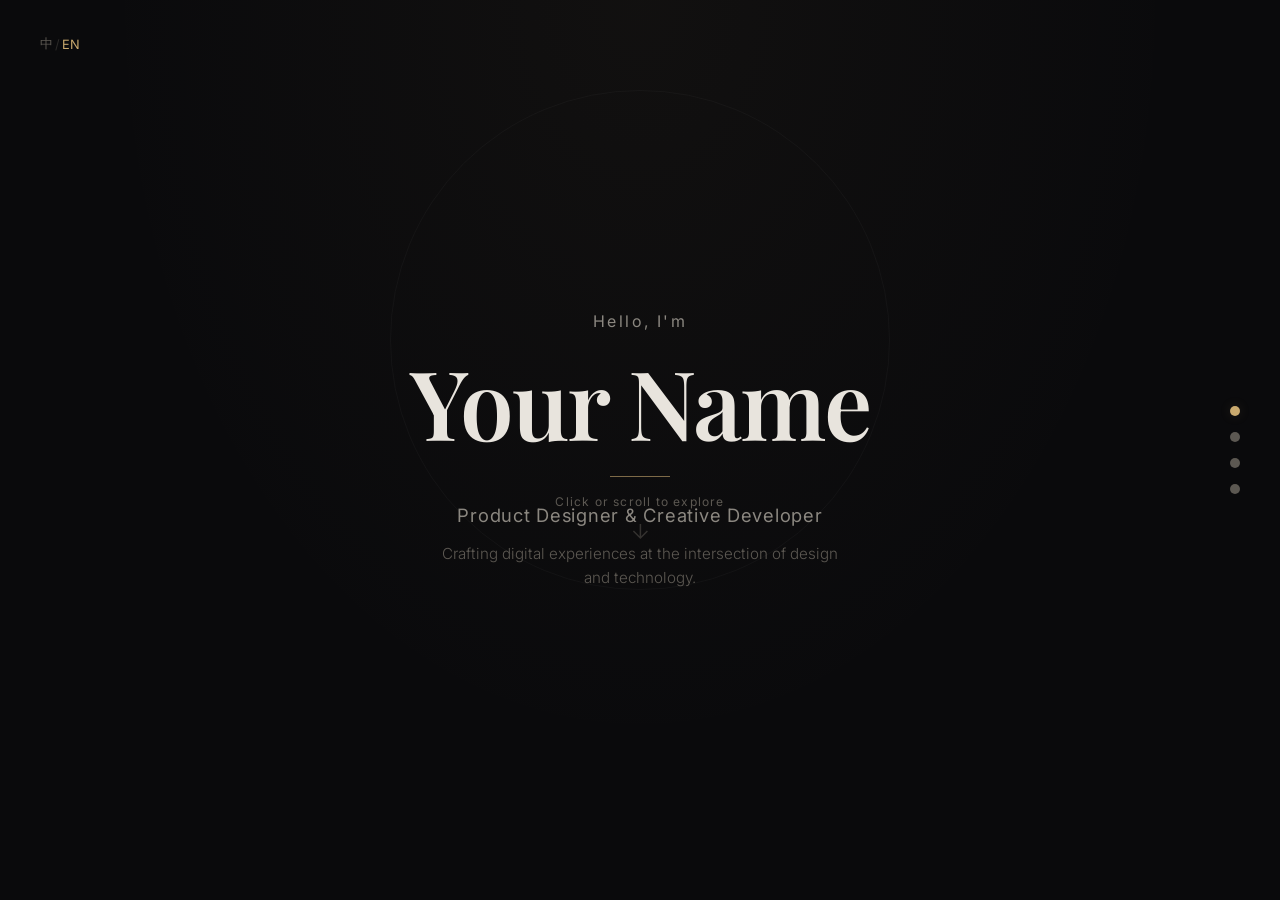
==== index.html @ e7bbf0a8 "Initial commit: personal portfolio site" ====
<!DOCTYPE html>
<html lang="zh-CN">
<head>
  <meta charset="UTF-8">
  <meta name="viewport" content="width=device-width, initial-scale=1.0">
  <title>Your Name — Personal Site</title>
  <link rel="preconnect" href="https://fonts.googleapis.com">
  <link rel="preconnect" href="https://fonts.gstatic.com" crossorigin>
  <link href="https://fonts.googleapis.com/css2?family=Playfair+Display:ital,wght@0,400;0,500;0,600;0,700;1,400&family=Inter:wght@300;400;500;600&family=Noto+Serif+SC:wght@400;500;600;700&display=swap" rel="stylesheet">
  <link rel="stylesheet" href="css/style.css">
</head>
<body>

  <!-- Language toggle -->
  <button class="lang-toggle" aria-label="Switch language">
    <span class="lang-option" data-lang="zh">中</span>
    <span class="lang-divider">/</span>
    <span class="lang-option" data-lang="en">EN</span>
  </button>

  <!-- Progress indicators -->
  <nav class="nav-dots" aria-label="Section navigation">
    <button class="nav-dot active" data-index="0" data-i18n-aria="nav.home"></button>
    <button class="nav-dot" data-index="1" data-i18n-aria="nav.about"></button>
    <button class="nav-dot" data-index="2" data-i18n-aria="nav.experience"></button>
    <button class="nav-dot" data-index="3" data-i18n-aria="nav.portfolio"></button>
  </nav>

  <!-- Sections container -->
  <main class="sections-wrapper">

    <!-- Section 0: Hero -->
    <section class="section hero" data-index="0">
      <div class="section-content">
        <p class="hero-greeting" data-i18n="hero.greeting">Hello, I'm</p>
        <h1 class="hero-name" data-i18n="hero.name">Your Name</h1>
        <div class="hero-divider"></div>
        <p class="hero-title" data-i18n="hero.title">Product Designer &amp; Creative Developer</p>
        <p class="hero-tagline" data-i18n="hero.tagline">Crafting digital experiences at the intersection of design and technology.</p>
        <div class="hero-hint">
          <span data-i18n="hero.hint">Click or scroll to explore</span>
          <svg class="hint-arrow" width="24" height="24" viewBox="0 0 24 24" fill="none" stroke="currentColor" stroke-width="1.5">
            <path d="M12 5v14M5 12l7 7 7-7"/>
          </svg>
        </div>
      </div>
      <div class="hero-bg-element"></div>
    </section>

    <!-- Section 1: About -->
    <section class="section about" data-index="1">
      <div class="section-content">
        <span class="section-label" data-i18n="about.label">About</span>
        <h2 class="section-heading" data-i18n-html="about.heading">The story behind<br>the work.</h2>
        <div class="about-grid">
          <div class="about-text">
            <p data-i18n="about.text1">I'm a multidisciplinary designer and developer based in Shanghai, with over 8 years of experience creating thoughtful digital products.</p>
            <p data-i18n="about.text2">My approach bridges aesthetic sensibility with technical precision — I believe the best work emerges when design intent survives implementation intact.</p>
            <p data-i18n="about.text3">When I'm not at the desk, you'll find me photographing urban landscapes, collecting typography books, or exploring the intersection of generative art and code.</p>
          </div>
          <div class="about-meta">
            <div class="meta-item">
              <span class="meta-label" data-i18n="about.location.label">Location</span>
              <span class="meta-value" data-i18n="about.location.value">Shanghai, China</span>
            </div>
            <div class="meta-item">
              <span class="meta-label" data-i18n="about.focus.label">Focus</span>
              <span class="meta-value" data-i18n="about.focus.value">Product Design, Creative Development</span>
            </div>
            <div class="meta-item">
              <span class="meta-label" data-i18n="about.contact.label">Contact</span>
              <span class="meta-value" data-i18n="about.contact.value">hello@yourdomain.com</span>
            </div>
          </div>
        </div>
      </div>
    </section>

    <!-- Section 2: Experience -->
    <section class="section experience" data-index="2">
      <div class="section-content">
        <span class="section-label" data-i18n="exp.label">Experience</span>
        <h2 class="section-heading" data-i18n-html="exp.heading">Where I've<br>made an impact.</h2>
        <div class="timeline">
          <div class="timeline-item">
            <div class="timeline-marker"></div>
            <div class="timeline-content">
              <span class="timeline-date" data-i18n="exp.item1.date">2022 — Present</span>
              <h3 class="timeline-role" data-i18n="exp.item1.role">Senior Product Designer</h3>
              <p class="timeline-company" data-i18n="exp.item1.company">Acme Inc.</p>
              <p class="timeline-desc" data-i18n="exp.item1.desc">Leading design for the core product suite. Redesigned the flagship dashboard, growing daily active users by 40%. Established the design system used across three product teams.</p>
            </div>
          </div>
          <div class="timeline-item">
            <div class="timeline-marker"></div>
            <div class="timeline-content">
              <span class="timeline-date" data-i18n="exp.item2.date">2019 — 2022</span>
              <h3 class="timeline-role" data-i18n="exp.item2.role">Product Designer</h3>
              <p class="timeline-company" data-i18n="exp.item2.company">Studio Beta</p>
              <p class="timeline-desc" data-i18n="exp.item2.desc">Shipped consumer-facing features for a product reaching 2M+ users. Drove the end-to-end design process from research through high-fidelity prototypes and developer handoff.</p>
            </div>
          </div>
          <div class="timeline-item">
            <div class="timeline-marker"></div>
            <div class="timeline-content">
              <span class="timeline-date" data-i18n="exp.item3.date">2017 — 2019</span>
              <h3 class="timeline-role" data-i18n="exp.item3.role">UI/UX Designer</h3>
              <p class="timeline-company" data-i18n="exp.item3.company">Creative Studio Gamma</p>
              <p class="timeline-desc" data-i18n="exp.item3.desc">Designed brand identities and digital experiences for clients across fintech, education, and e-commerce. Delivered 20+ projects on time and within scope.</p>
            </div>
          </div>
        </div>
      </div>
    </section>

    <!-- Section 3: Portfolio -->
    <section class="section portfolio" data-index="3">
      <div class="section-content">
        <span class="section-label" data-i18n="portfolio.label">Portfolio</span>
        <h2 class="section-heading" data-i18n-html="portfolio.heading">Selected<br>works.</h2>
        <div class="portfolio-grid">
          <article class="project-card">
            <div class="project-image placeholder">
              <span>Project 01</span>
            </div>
            <div class="project-info">
              <h3 class="project-name" data-i18n="portfolio.item1.name">Dashboard Redesign</h3>
              <p class="project-category" data-i18n="portfolio.item1.cat">Product Design · 2023</p>
              <p class="project-desc" data-i18n="portfolio.item1.desc">Complete overhaul of a SaaS analytics dashboard, focusing on clarity, speed, and delight.</p>
            </div>
          </article>
          <article class="project-card">
            <div class="project-image placeholder">
              <span>Project 02</span>
            </div>
            <div class="project-info">
              <h3 class="project-name" data-i18n="portfolio.item2.name">Design System</h3>
              <p class="project-category" data-i18n="portfolio.item2.cat">Systems · 2022</p>
              <p class="project-desc" data-i18n="portfolio.item2.desc">A scalable component library and token architecture powering three product teams.</p>
            </div>
          </article>
          <article class="project-card">
            <div class="project-image placeholder">
              <span>Project 03</span>
            </div>
            <div class="project-info">
              <h3 class="project-name" data-i18n="portfolio.item3.name">Mobile Banking App</h3>
              <p class="project-category" data-i18n="portfolio.item3.cat">UX Design · 2021</p>
              <p class="project-desc" data-i18n="portfolio.item3.desc">End-to-end mobile experience for a fintech app, from user research to polished UI.</p>
            </div>
          </article>
          <article class="project-card">
            <div class="project-image placeholder">
              <span>Project 04</span>
            </div>
            <div class="project-info">
              <h3 class="project-name" data-i18n="portfolio.item4.name">Brand Identity</h3>
              <p class="project-category" data-i18n="portfolio.item4.cat">Branding · 2020</p>
              <p class="project-desc" data-i18n="portfolio.item4.desc">Visual identity and guidelines for an education startup, including logo, typography, and collateral.</p>
            </div>
          </article>
        </div>
      </div>
    </section>

  </main>

  <script src="js/main.js"></script>
</body>
</html>
---- css/style.css ----
/* ===== Reset & Base ===== */
*, *::before, *::after {
  margin: 0;
  padding: 0;
  box-sizing: border-box;
}

:root {
  --bg-primary: #0a0a0c;
  --bg-secondary: #111114;
  --text-primary: #e8e4dd;
  --text-secondary: #8b8780;
  --text-muted: #5c5852;
  --accent: #c9a96e;
  --accent-dim: rgba(201, 169, 110, 0.15);
  --accent-glow: rgba(201, 169, 110, 0.08);
  --border: rgba(255, 255, 255, 0.06);
  --font-heading: 'Playfair Display', 'Noto Serif SC', serif;
  --font-body: 'Inter', -apple-system, BlinkMacSystemFont, sans-serif;
  --transition: cubic-bezier(0.65, 0, 0.35, 1);
}

html {
  font-size: 16px;
  scroll-behavior: smooth;
  background: var(--bg-primary);
  color: var(--text-primary);
  -webkit-font-smoothing: antialiased;
  -moz-osx-font-smoothing: grayscale;
}

body {
  font-family: var(--font-body);
  line-height: 1.6;
  overflow: hidden;
  height: 100vh;
  width: 100vw;
}

/* ===== Nav Dots ===== */
.nav-dots {
  position: fixed;
  right: 2.5rem;
  top: 50%;
  transform: translateY(-50%);
  z-index: 100;
  display: flex;
  flex-direction: column;
  gap: 1rem;
}

.nav-dot {
  width: 10px;
  height: 10px;
  border-radius: 50%;
  background: var(--text-muted);
  border: none;
  cursor: pointer;
  transition: all 0.4s var(--transition);
  padding: 0;
  outline: none;
}

.nav-dot:hover {
  background: var(--text-secondary);
}

.nav-dot.active {
  background: var(--accent);
  box-shadow: 0 0 12px var(--accent-dim);
}

/* ===== Language Toggle ===== */
.lang-toggle {
  position: fixed;
  top: 2rem;
  left: 2.5rem;
  z-index: 100;
  display: flex;
  align-items: center;
  gap: 2px;
  background: none;
  border: none;
  cursor: pointer;
  font-family: var(--font-body);
  font-size: 0.8rem;
  color: var(--text-muted);
  transition: color 0.3s var(--transition);
  padding: 0.25rem 0;
}

.lang-toggle:hover {
  color: var(--text-secondary);
}

.lang-option {
  transition: color 0.3s var(--transition);
  background: none;
  border: none;
  cursor: pointer;
  font: inherit;
  color: inherit;
  padding: 0;
}

.lang-option.active {
  color: var(--accent);
}

.lang-divider {
  opacity: 0.4;
  user-select: none;
}

/* ===== Main Wrapper ===== */
.sections-wrapper {
  height: 100vh;
  width: 100vw;
  overflow-y: auto;
  scroll-snap-type: y mandatory;
  scroll-behavior: smooth;
  -ms-overflow-style: none;
  scrollbar-width: none;
}

.sections-wrapper::-webkit-scrollbar {
  display: none;
}

/* ===== Sections ===== */
.section {
  min-height: 100vh;
  width: 100%;
  display: flex;
  align-items: center;
  justify-content: center;
  scroll-snap-align: start;
  position: relative;
  overflow: hidden;
  padding: 4rem;
}

.section-content {
  max-width: 900px;
  width: 100%;
  opacity: 0;
  transform: translateY(30px);
  transition: opacity 0.8s var(--transition), transform 0.8s var(--transition);
}

.section.visible .section-content {
  opacity: 1;
  transform: translateY(0);
}

/* ===== Section label ===== */
.section-label {
  font-size: 0.75rem;
  font-weight: 500;
  letter-spacing: 0.2em;
  text-transform: uppercase;
  color: var(--accent);
  display: block;
  margin-bottom: 1.5rem;
}

/* ===== Section heading ===== */
.section-heading {
  font-family: var(--font-heading);
  font-size: clamp(2.5rem, 5vw, 4rem);
  font-weight: 600;
  line-height: 1.15;
  color: var(--text-primary);
  margin-bottom: 3rem;
  letter-spacing: -0.01em;
}

/* ===== Hero Section ===== */
.hero {
  flex-direction: column;
  text-align: center;
  background: radial-gradient(ellipse at 50% 0%, rgba(201, 169, 110, 0.04) 0%, transparent 60%);
}

.hero-greeting {
  font-size: 1rem;
  font-weight: 400;
  color: var(--text-secondary);
  letter-spacing: 0.15em;
  margin-bottom: 1rem;
}

.hero-name {
  font-family: var(--font-heading);
  font-size: clamp(3.5rem, 8vw, 6rem);
  font-weight: 600;
  line-height: 1.05;
  color: var(--text-primary);
  letter-spacing: -0.02em;
  margin-bottom: 1.5rem;
}

.hero-divider {
  width: 60px;
  height: 1px;
  background: var(--accent);
  margin: 0 auto 1.5rem;
  opacity: 0.6;
}

.hero-title {
  font-size: 1.15rem;
  font-weight: 400;
  color: var(--text-secondary);
  letter-spacing: 0.04em;
  margin-bottom: 0.75rem;
}

.hero-tagline {
  font-size: 0.95rem;
  font-weight: 300;
  color: var(--text-muted);
  max-width: 420px;
  margin: 0 auto;
}

.hero-bg-element {
  position: absolute;
  top: 10%;
  left: 50%;
  transform: translateX(-50%);
  width: 500px;
  height: 500px;
  border: 1px solid rgba(255, 255, 255, 0.03);
  border-radius: 50%;
  pointer-events: none;
}

.hero-hint {
  position: absolute;
  bottom: 3rem;
  left: 50%;
  transform: translateX(-50%);
  display: flex;
  flex-direction: column;
  align-items: center;
  gap: 0.5rem;
  color: var(--text-muted);
  font-size: 0.75rem;
  letter-spacing: 0.1em;
  animation: float 3s ease-in-out infinite;
}

.hint-arrow {
  opacity: 0.5;
}

@keyframes float {
  0%, 100% { transform: translateX(-50%) translateY(0); }
  50% { transform: translateX(-50%) translateY(6px); }
}

/* ===== About Section ===== */
.about-grid {
  display: grid;
  grid-template-columns: 1.5fr 1fr;
  gap: 4rem;
  align-items: start;
}

.about-text p {
  font-size: 1.05rem;
  color: var(--text-secondary);
  margin-bottom: 1.25rem;
  line-height: 1.75;
}

.about-text p:last-child {
  margin-bottom: 0;
}

.about-meta {
  display: flex;
  flex-direction: column;
  gap: 1.75rem;
  padding-top: 0.5rem;
}

.meta-item {
  display: flex;
  flex-direction: column;
  gap: 0.3rem;
}

.meta-label {
  font-size: 0.7rem;
  font-weight: 500;
  letter-spacing: 0.15em;
  text-transform: uppercase;
  color: var(--text-muted);
}

.meta-value {
  font-size: 0.95rem;
  color: var(--text-primary);
  font-weight: 400;
}

/* ===== Experience Section ===== */
.timeline {
  position: relative;
  padding-left: 2rem;
}

.timeline::before {
  content: '';
  position: absolute;
  left: 0;
  top: 0.5rem;
  bottom: 0.5rem;
  width: 1px;
  background: var(--border);
}

.timeline-item {
  position: relative;
  padding-bottom: 2.5rem;
}

.timeline-item:last-child {
  padding-bottom: 0;
}

.timeline-marker {
  position: absolute;
  left: -2rem;
  top: 0.5rem;
  width: 9px;
  height: 9px;
  border-radius: 50%;
  background: var(--accent);
  box-shadow: 0 0 0 4px var(--bg-primary), 0 0 0 5px var(--border);
}

.timeline-date {
  font-size: 0.75rem;
  font-weight: 500;
  letter-spacing: 0.12em;
  color: var(--accent);
  display: block;
  margin-bottom: 0.4rem;
}

.timeline-role {
  font-family: var(--font-heading);
  font-size: 1.3rem;
  font-weight: 600;
  color: var(--text-primary);
  margin-bottom: 0.2rem;
}

.timeline-company {
  font-size: 0.95rem;
  color: var(--text-secondary);
  margin-bottom: 0.5rem;
}

.timeline-desc {
  font-size: 0.9rem;
  color: var(--text-muted);
  line-height: 1.7;
  max-width: 540px;
}

/* ===== Portfolio Section ===== */
.portfolio-grid {
  display: grid;
  grid-template-columns: repeat(2, 1fr);
  gap: 1.5rem;
}

.project-card {
  background: var(--bg-secondary);
  border: 1px solid var(--border);
  border-radius: 2px;
  overflow: hidden;
  transition: border-color 0.3s var(--transition), background 0.3s var(--transition);
  cursor: pointer;
}

.project-card:hover {
  border-color: rgba(201, 169, 110, 0.25);
  background: #16161a;
}

.project-image {
  aspect-ratio: 16 / 10;
  background: linear-gradient(135deg, #1a1a20 0%, #15151a 100%);
  display: flex;
  align-items: center;
  justify-content: center;
}

.project-image span {
  font-family: var(--font-heading);
  font-size: 1.5rem;
  color: var(--text-muted);
  opacity: 0.4;
}

.project-info {
  padding: 1.25rem;
}

.project-name {
  font-family: var(--font-heading);
  font-size: 1.15rem;
  font-weight: 600;
  color: var(--text-primary);
  margin-bottom: 0.3rem;
}

.project-category {
  font-size: 0.75rem;
  color: var(--accent);
  letter-spacing: 0.08em;
  margin-bottom: 0.5rem;
}

.project-desc {
  font-size: 0.85rem;
  color: var(--text-muted);
  line-height: 1.6;
}

/* ===== Responsive ===== */
@media (max-width: 768px) {
  .lang-toggle {
    top: 1.25rem;
    left: 1.25rem;
  }

  .nav-dots {
    right: 1rem;
    gap: 0.75rem;
  }

  .nav-dot {
    width: 8px;
    height: 8px;
  }

  .section {
    padding: 2rem 1.5rem;
  }

  .section-heading {
    font-size: 2rem;
    margin-bottom: 2rem;
  }

  .about-grid {
    grid-template-columns: 1fr;
    gap: 2rem;
  }

  .portfolio-grid {
    grid-template-columns: 1fr;
  }

  .timeline {
    padding-left: 1.5rem;
  }

  .timeline-marker {
    left: -1.5rem;
  }
}

@media (max-width: 480px) {
  .hero-name {
    font-size: 2.5rem;
  }

  .section-heading br {
    display: none;
  }
}
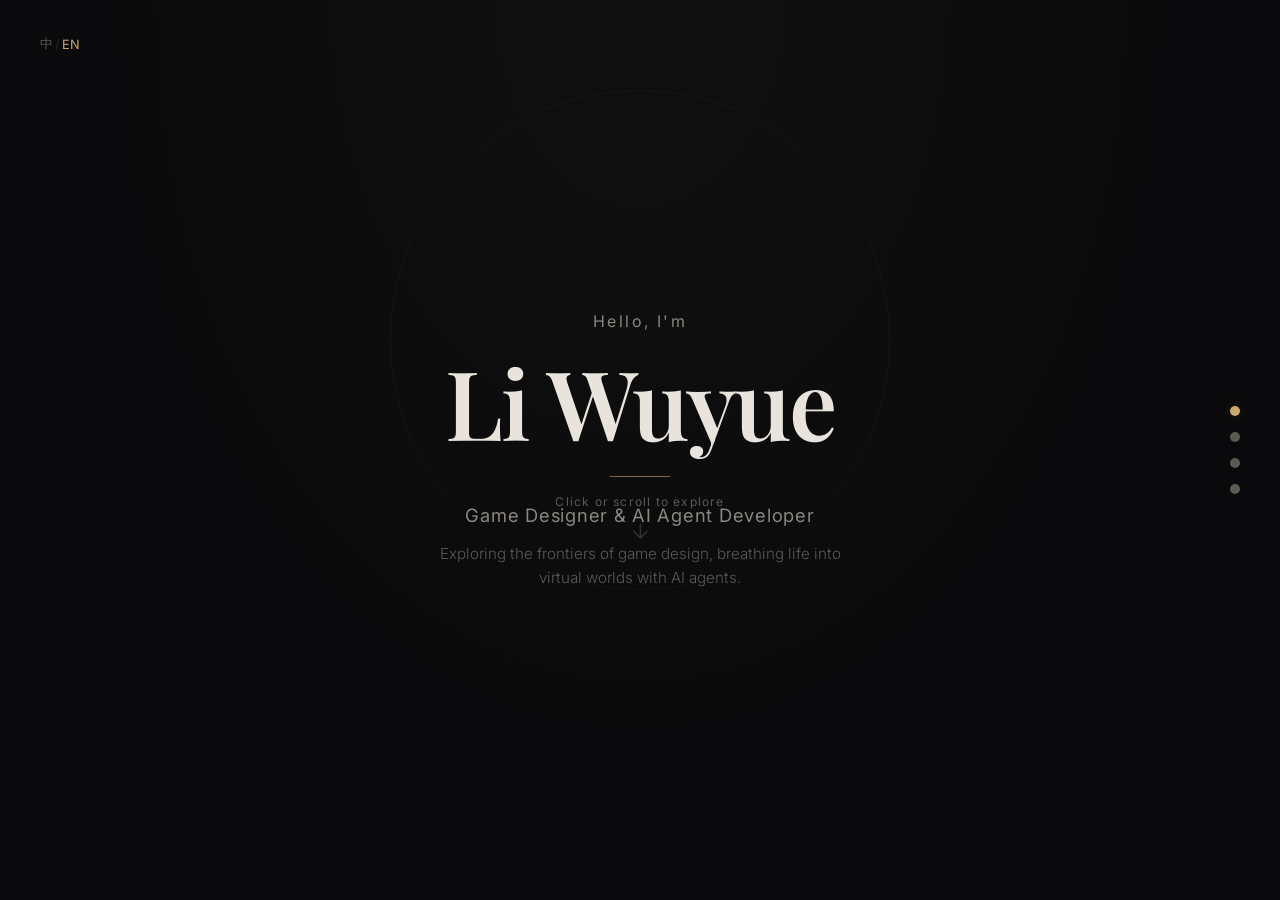
==== commit f6b74081: "Update with personal info: name, title, about, contact" ====
--- a/index.html
+++ b/index.html
@@ -3,7 +3,7 @@
 <head>
   <meta charset="UTF-8">
   <meta name="viewport" content="width=device-width, initial-scale=1.0">
-  <title>Your Name — Personal Site</title>
+  <title>李雾月 — 个人主页</title>
   <link rel="preconnect" href="https://fonts.googleapis.com">
   <link rel="preconnect" href="https://fonts.gstatic.com" crossorigin>
   <link href="https://fonts.googleapis.com/css2?family=Playfair+Display:ital,wght@0,400;0,500;0,600;0,700;1,400&family=Inter:wght@300;400;500;600&family=Noto+Serif+SC:wght@400;500;600;700&display=swap" rel="stylesheet">
@@ -21,9 +21,9 @@
   <!-- Progress indicators -->
   <nav class="nav-dots" aria-label="Section navigation">
     <button class="nav-dot active" data-index="0" data-i18n-aria="nav.home"></button>
-    <button class="nav-dot" data-index="1" data-i18n-aria="nav.about"></button>
+    <button class="nav-dot" data-index="1" data-i18n-aria="nav.portfolio"></button>
     <button class="nav-dot" data-index="2" data-i18n-aria="nav.experience"></button>
-    <button class="nav-dot" data-index="3" data-i18n-aria="nav.portfolio"></button>
+    <button class="nav-dot" data-index="3" data-i18n-aria="nav.about"></button>
   </nav>
 
   <!-- Sections container -->
@@ -32,11 +32,11 @@
     <!-- Section 0: Hero -->
     <section class="section hero" data-index="0">
       <div class="section-content">
-        <p class="hero-greeting" data-i18n="hero.greeting">Hello, I'm</p>
-        <h1 class="hero-name" data-i18n="hero.name">Your Name</h1>
+        <p class="hero-greeting" data-i18n="hero.greeting">你好，我是</p>
+        <h1 class="hero-name" data-i18n="hero.name">李雾月</h1>
         <div class="hero-divider"></div>
-        <p class="hero-title" data-i18n="hero.title">Product Designer &amp; Creative Developer</p>
-        <p class="hero-tagline" data-i18n="hero.tagline">Crafting digital experiences at the intersection of design and technology.</p>
+        <p class="hero-title" data-i18n="hero.title">游戏策划 &amp; AI Agent 开发</p>
+        <p class="hero-tagline" data-i18n="hero.tagline">探索游戏设计的边界，用 AI 智能体赋予虚拟世界生命。</p>
         <div class="hero-hint">
           <span data-i18n="hero.hint">Click or scroll to explore</span>
           <svg class="hint-arrow" width="24" height="24" viewBox="0 0 24 24" fill="none" stroke="currentColor" stroke-width="1.5">
@@ -47,74 +47,8 @@
       <div class="hero-bg-element"></div>
     </section>
 
-    <!-- Section 1: About -->
-    <section class="section about" data-index="1">
-      <div class="section-content">
-        <span class="section-label" data-i18n="about.label">About</span>
-        <h2 class="section-heading" data-i18n-html="about.heading">The story behind<br>the work.</h2>
-        <div class="about-grid">
-          <div class="about-text">
-            <p data-i18n="about.text1">I'm a multidisciplinary designer and developer based in Shanghai, with over 8 years of experience creating thoughtful digital products.</p>
-            <p data-i18n="about.text2">My approach bridges aesthetic sensibility with technical precision — I believe the best work emerges when design intent survives implementation intact.</p>
-            <p data-i18n="about.text3">When I'm not at the desk, you'll find me photographing urban landscapes, collecting typography books, or exploring the intersection of generative art and code.</p>
-          </div>
-          <div class="about-meta">
-            <div class="meta-item">
-              <span class="meta-label" data-i18n="about.location.label">Location</span>
-              <span class="meta-value" data-i18n="about.location.value">Shanghai, China</span>
-            </div>
-            <div class="meta-item">
-              <span class="meta-label" data-i18n="about.focus.label">Focus</span>
-              <span class="meta-value" data-i18n="about.focus.value">Product Design, Creative Development</span>
-            </div>
-            <div class="meta-item">
-              <span class="meta-label" data-i18n="about.contact.label">Contact</span>
-              <span class="meta-value" data-i18n="about.contact.value">hello@yourdomain.com</span>
-            </div>
-          </div>
-        </div>
-      </div>
-    </section>
-
-    <!-- Section 2: Experience -->
-    <section class="section experience" data-index="2">
-      <div class="section-content">
-        <span class="section-label" data-i18n="exp.label">Experience</span>
-        <h2 class="section-heading" data-i18n-html="exp.heading">Where I've<br>made an impact.</h2>
-        <div class="timeline">
-          <div class="timeline-item">
-            <div class="timeline-marker"></div>
-            <div class="timeline-content">
-              <span class="timeline-date" data-i18n="exp.item1.date">2022 — Present</span>
-              <h3 class="timeline-role" data-i18n="exp.item1.role">Senior Product Designer</h3>
-              <p class="timeline-company" data-i18n="exp.item1.company">Acme Inc.</p>
-              <p class="timeline-desc" data-i18n="exp.item1.desc">Leading design for the core product suite. Redesigned the flagship dashboard, growing daily active users by 40%. Established the design system used across three product teams.</p>
-            </div>
-          </div>
-          <div class="timeline-item">
-            <div class="timeline-marker"></div>
-            <div class="timeline-content">
-              <span class="timeline-date" data-i18n="exp.item2.date">2019 — 2022</span>
-              <h3 class="timeline-role" data-i18n="exp.item2.role">Product Designer</h3>
-              <p class="timeline-company" data-i18n="exp.item2.company">Studio Beta</p>
-              <p class="timeline-desc" data-i18n="exp.item2.desc">Shipped consumer-facing features for a product reaching 2M+ users. Drove the end-to-end design process from research through high-fidelity prototypes and developer handoff.</p>
-            </div>
-          </div>
-          <div class="timeline-item">
-            <div class="timeline-marker"></div>
-            <div class="timeline-content">
-              <span class="timeline-date" data-i18n="exp.item3.date">2017 — 2019</span>
-              <h3 class="timeline-role" data-i18n="exp.item3.role">UI/UX Designer</h3>
-              <p class="timeline-company" data-i18n="exp.item3.company">Creative Studio Gamma</p>
-              <p class="timeline-desc" data-i18n="exp.item3.desc">Designed brand identities and digital experiences for clients across fintech, education, and e-commerce. Delivered 20+ projects on time and within scope.</p>
-            </div>
-          </div>
-        </div>
-      </div>
-    </section>
-
-    <!-- Section 3: Portfolio -->
-    <section class="section portfolio" data-index="3">
+    <!-- Section 1: Portfolio -->
+    <section class="section portfolio" data-index="1">
       <div class="section-content">
         <span class="section-label" data-i18n="portfolio.label">Portfolio</span>
         <h2 class="section-heading" data-i18n-html="portfolio.heading">Selected<br>works.</h2>
@@ -163,6 +97,76 @@
       </div>
     </section>
 
+    <!-- Section 2: Experience -->
+    <section class="section experience" data-index="2">
+      <div class="section-content">
+        <span class="section-label" data-i18n="exp.label">Experience</span>
+        <h2 class="section-heading" data-i18n-html="exp.heading">Where I've<br>made an impact.</h2>
+        <div class="timeline">
+          <div class="timeline-item">
+            <div class="timeline-marker"></div>
+            <div class="timeline-content">
+              <span class="timeline-date" data-i18n="exp.item1.date">2022 — Present</span>
+              <h3 class="timeline-role" data-i18n="exp.item1.role">Senior Product Designer</h3>
+              <p class="timeline-company" data-i18n="exp.item1.company">Acme Inc.</p>
+              <p class="timeline-desc" data-i18n="exp.item1.desc">Leading design for the core product suite. Redesigned the flagship dashboard, growing daily active users by 40%. Established the design system used across three product teams.</p>
+            </div>
+          </div>
+          <div class="timeline-item">
+            <div class="timeline-marker"></div>
+            <div class="timeline-content">
+              <span class="timeline-date" data-i18n="exp.item2.date">2019 — 2022</span>
+              <h3 class="timeline-role" data-i18n="exp.item2.role">Product Designer</h3>
+              <p class="timeline-company" data-i18n="exp.item2.company">Studio Beta</p>
+              <p class="timeline-desc" data-i18n="exp.item2.desc">Shipped consumer-facing features for a product reaching 2M+ users. Drove the end-to-end design process from research through high-fidelity prototypes and developer handoff.</p>
+            </div>
+          </div>
+          <div class="timeline-item">
+            <div class="timeline-marker"></div>
+            <div class="timeline-content">
+              <span class="timeline-date" data-i18n="exp.item3.date">2017 — 2019</span>
+              <h3 class="timeline-role" data-i18n="exp.item3.role">UI/UX Designer</h3>
+              <p class="timeline-company" data-i18n="exp.item3.company">Creative Studio Gamma</p>
+              <p class="timeline-desc" data-i18n="exp.item3.desc">Designed brand identities and digital experiences for clients across fintech, education, and e-commerce. Delivered 20+ projects on time and within scope.</p>
+            </div>
+          </div>
+        </div>
+      </div>
+    </section>
+
+    <!-- Section 3: About -->
+    <section class="section about" data-index="3">
+      <div class="section-content">
+        <span class="section-label" data-i18n="about.label">关于我</span>
+        <h2 class="section-heading" data-i18n-html="about.heading">在游戏与 AI<br>之间探索。</h2>
+        <div class="about-grid">
+          <div class="about-text">
+            <p data-i18n="about.text1">我目前专注于游戏策划与 AI Agent 开发两个方向，期待将二者融合——让智能体进入游戏世界，创造真正有回应、有记忆、有灵魂的虚拟角色。</p>
+            <p data-i18n="about.text2">我相信未来最好的游戏体验不止于精美的画面与精巧的关卡，更在于世界对玩家的每一次选择都能做出独特而真实的回应。</p>
+            <p data-i18n="about.text3">现居成都，热爱探索叙事驱动型游戏、沉浸式模拟和一切能让人"忘记时间"的交互体验。如果你也在关注 AI × 游戏的方向，欢迎交流。</p>
+          </div>
+          <div class="about-meta">
+            <div class="meta-item">
+              <span class="meta-label" data-i18n="about.location.label">所在地</span>
+              <span class="meta-value" data-i18n="about.location.value">四川成都</span>
+            </div>
+            <div class="meta-item">
+              <span class="meta-label" data-i18n="about.focus.label">专注领域</span>
+              <span class="meta-value" data-i18n="about.focus.value">游戏策划、AI Agent 开发</span>
+            </div>
+            <div class="meta-item">
+              <span class="meta-label" data-i18n="about.phone.label">电话</span>
+              <span class="meta-value" data-i18n="about.phone.value">13548094795</span>
+            </div>
+            <div class="meta-item">
+              <span class="meta-label" data-i18n="about.email.label">邮箱</span>
+              <span class="meta-value" data-i18n="about.email.value">2910140171@qq.com</span>
+            </div>
+          </div>
+        </div>
+      </div>
+    </section>
+
   </main>
 
   <script src="js/main.js"></script>
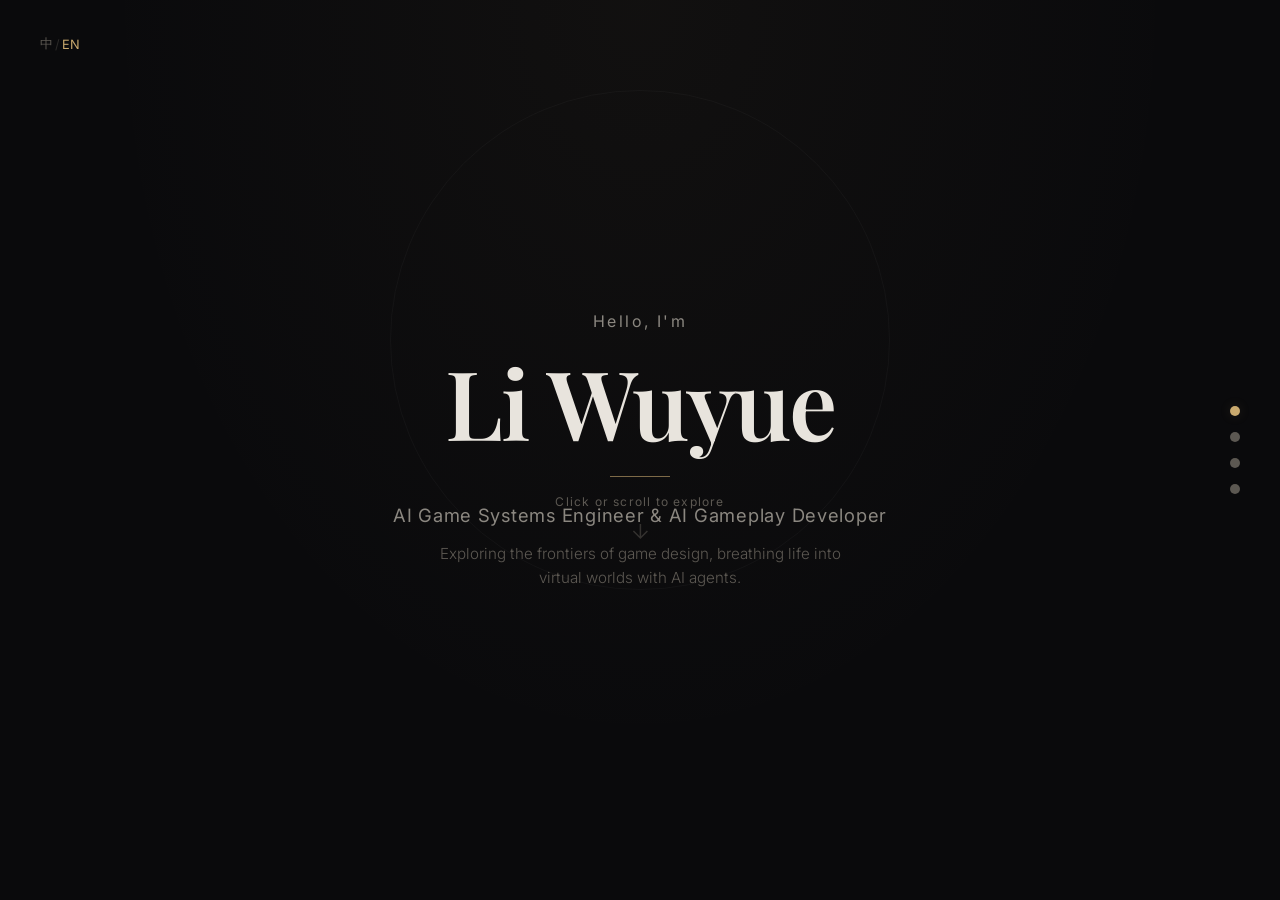
==== commit 45357bb9: "Update title: AI Game Systems Engineer & AI Gameplay Developer" ====
--- a/index.html
+++ b/index.html
@@ -35,7 +35,7 @@
         <p class="hero-greeting" data-i18n="hero.greeting">你好，我是</p>
         <h1 class="hero-name" data-i18n="hero.name">李雾月</h1>
         <div class="hero-divider"></div>
-        <p class="hero-title" data-i18n="hero.title">游戏策划 &amp; AI Agent 开发</p>
+        <p class="hero-title" data-i18n="hero.title">AI游戏系统工程师 &amp; AI玩法开发工程师</p>
         <p class="hero-tagline" data-i18n="hero.tagline">探索游戏设计的边界，用 AI 智能体赋予虚拟世界生命。</p>
         <div class="hero-hint">
           <span data-i18n="hero.hint">Click or scroll to explore</span>
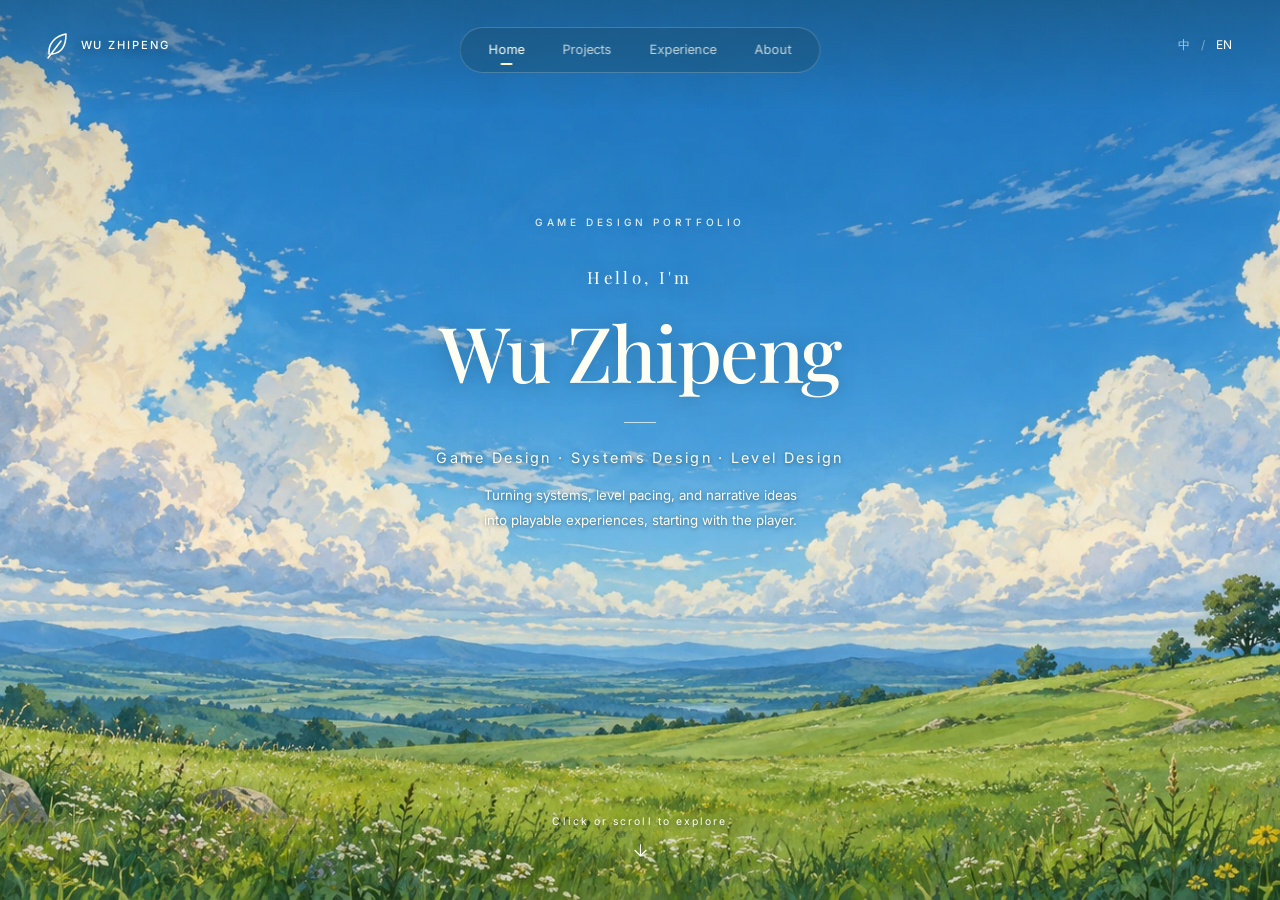
==== commit ff5d316d: "Update resume content and add open meadow portfolio design" ====
--- a/index.html
+++ b/index.html
@@ -3,169 +3,109 @@
 <head>
   <meta charset="UTF-8">
   <meta name="viewport" content="width=device-width, initial-scale=1.0">
-  <title>李雾月 — 个人主页</title>
+  <title>邬志鹏 — 游戏策划作品集</title>
+  <meta name="description" content="邬志鹏的游戏策划作品集：系统策划、玩法设计、关卡设计，以及 Unity 2D 和 UE5 项目实践。">
   <link rel="preconnect" href="https://fonts.googleapis.com">
   <link rel="preconnect" href="https://fonts.gstatic.com" crossorigin>
   <link href="https://fonts.googleapis.com/css2?family=Playfair+Display:ital,wght@0,400;0,500;0,600;0,700;1,400&family=Inter:wght@300;400;500;600&family=Noto+Serif+SC:wght@400;500;600;700&display=swap" rel="stylesheet">
+  <link rel="preload" href="images/meadow-sky.webp" as="image">
+  <meta name="theme-color" content="#5385a0">
+  <link rel="icon" href="data:,">
   <link rel="stylesheet" href="css/style.css">
 </head>
 <body>
 
-  <!-- Language toggle -->
-  <button class="lang-toggle" aria-label="Switch language">
-    <span class="lang-option" data-lang="zh">中</span>
-    <span class="lang-divider">/</span>
-    <span class="lang-option" data-lang="en">EN</span>
-  </button>
-
-  <!-- Progress indicators -->
-  <nav class="nav-dots" aria-label="Section navigation">
-    <button class="nav-dot active" data-index="0" data-i18n-aria="nav.home"></button>
-    <button class="nav-dot" data-index="1" data-i18n-aria="nav.portfolio"></button>
-    <button class="nav-dot" data-index="2" data-i18n-aria="nav.experience"></button>
-    <button class="nav-dot" data-index="3" data-i18n-aria="nav.about"></button>
-  </nav>
+  <div class="landscape" aria-hidden="true"></div>
+  <header class="site-header">
+    <a class="site-brand" href="#home" aria-label="邬志鹏 / Wu Zhipeng">
+      <svg width="25" height="29" viewBox="0 0 25 29" fill="none" aria-hidden="true"><path d="M5 23C4 13 11 5 22 3c0 12-4 19-14 20M4 27 17 10" stroke="currentColor" stroke-width="1.5" stroke-linecap="round" stroke-linejoin="round"/></svg>
+      <span>WU ZHIPENG</span>
+    </a>
+    <nav class="nav-dots" aria-label="页面导航 / Section navigation">
+      <button class="nav-dot active" type="button" data-index="0" data-i18n-aria="nav.home"><span data-i18n="nav.home">首页</span></button>
+      <button class="nav-dot" type="button" data-index="1" data-i18n-aria="nav.portfolio"><span data-i18n="nav.portfolio">作品</span></button>
+      <button class="nav-dot" type="button" data-index="2" data-i18n-aria="nav.experience"><span data-i18n="nav.experience">经历</span></button>
+      <button class="nav-dot" type="button" data-index="3" data-i18n-aria="nav.about"><span data-i18n="nav.about">关于</span></button>
+    </nav>
+    <div class="lang-toggle" role="group" aria-label="切换语言 / Switch language">
+      <button class="lang-option" type="button" data-lang="zh" aria-label="中文">中</button>
+      <span class="lang-divider" aria-hidden="true">/</span>
+      <button class="lang-option" type="button" data-lang="en" aria-label="English">EN</button>
+    </div>
+  </header>
 
   <!-- Sections container -->
   <main class="sections-wrapper">
 
     <!-- Section 0: Hero -->
-    <section class="section hero" data-index="0">
+    <section class="section hero" id="home" data-index="0">
       <div class="section-content">
+        <p class="hero-kicker">GAME DESIGN PORTFOLIO</p>
         <p class="hero-greeting" data-i18n="hero.greeting">你好，我是</p>
-        <h1 class="hero-name" data-i18n="hero.name">李雾月</h1>
+        <h1 class="hero-name" data-i18n="hero.name">邬志鹏</h1>
         <div class="hero-divider"></div>
-        <p class="hero-title" data-i18n="hero.title">AI游戏系统工程师 &amp; AI玩法开发工程师</p>
-        <p class="hero-tagline" data-i18n="hero.tagline">探索游戏设计的边界，用 AI 智能体赋予虚拟世界生命。</p>
-        <div class="hero-hint">
-          <span data-i18n="hero.hint">Click or scroll to explore</span>
+        <p class="hero-title" data-i18n="hero.title">游戏策划 · 系统设计 · 关卡设计</p>
+        <p class="hero-tagline" data-i18n="hero.tagline">从玩家体验出发，把系统规则、关卡节奏与叙事想法做成可玩的体验。</p>
+      </div>
+
+        <a class="hero-hint" href="#projects">
+          <span data-i18n="hero.hint">点击或滚动探索</span>
           <svg class="hint-arrow" width="24" height="24" viewBox="0 0 24 24" fill="none" stroke="currentColor" stroke-width="1.5">
             <path d="M12 5v14M5 12l7 7 7-7"/>
           </svg>
-        </div>
-      </div>
-      <div class="hero-bg-element"></div>
+        </a>
+
     </section>
 
     <!-- Section 1: Portfolio -->
-    <section class="section portfolio" data-index="1">
+    <section class="section portfolio" id="projects" data-index="1">
       <div class="section-content">
-        <span class="section-label" data-i18n="portfolio.label">Portfolio</span>
-        <h2 class="section-heading" data-i18n-html="portfolio.heading">Selected<br>works.</h2>
+        <span class="section-label" data-i18n="portfolio.label">作品集</span>
+        <h2 class="section-heading" data-i18n-html="portfolio.heading">精选作品。</h2>
         <div class="portfolio-grid">
-          <article class="project-card">
-            <div class="project-image placeholder">
-              <span>Project 01</span>
-            </div>
-            <div class="project-info">
-              <h3 class="project-name" data-i18n="portfolio.item1.name">Dashboard Redesign</h3>
-              <p class="project-category" data-i18n="portfolio.item1.cat">Product Design · 2023</p>
-              <p class="project-desc" data-i18n="portfolio.item1.desc">Complete overhaul of a SaaS analytics dashboard, focusing on clarity, speed, and delight.</p>
-            </div>
-          </article>
-          <article class="project-card">
-            <div class="project-image placeholder">
-              <span>Project 02</span>
-            </div>
-            <div class="project-info">
-              <h3 class="project-name" data-i18n="portfolio.item2.name">Design System</h3>
-              <p class="project-category" data-i18n="portfolio.item2.cat">Systems · 2022</p>
-              <p class="project-desc" data-i18n="portfolio.item2.desc">A scalable component library and token architecture powering three product teams.</p>
-            </div>
-          </article>
-          <article class="project-card">
-            <div class="project-image placeholder">
-              <span>Project 03</span>
-            </div>
-            <div class="project-info">
-              <h3 class="project-name" data-i18n="portfolio.item3.name">Mobile Banking App</h3>
-              <p class="project-category" data-i18n="portfolio.item3.cat">UX Design · 2021</p>
-              <p class="project-desc" data-i18n="portfolio.item3.desc">End-to-end mobile experience for a fintech app, from user research to polished UI.</p>
-            </div>
-          </article>
-          <article class="project-card">
-            <div class="project-image placeholder">
-              <span>Project 04</span>
-            </div>
-            <div class="project-info">
-              <h3 class="project-name" data-i18n="portfolio.item4.name">Brand Identity</h3>
-              <p class="project-category" data-i18n="portfolio.item4.cat">Branding · 2020</p>
-              <p class="project-desc" data-i18n="portfolio.item4.desc">Visual identity and guidelines for an education startup, including logo, typography, and collateral.</p>
-            </div>
-          </article>
-        </div>
-      </div>
-    </section>
+<article class="project-card"><div class="project-image project-cover cover-1"><span class="cover-number" aria-hidden="true">01</span><strong class="cover-title">3 × 3</strong><span class="cover-caption" data-i18n="portfolio.item1.cover">任务 · 解锁 · 奖励</span></div><div class="project-info"><h3 class="project-name" data-i18n="portfolio.item1.name">《三角洲行动》赛季任务系统策划</h3><p class="project-category" data-i18n="portfolio.item1.cat">系统策划 · 任务与奖励 · 界面原型</p><p class="project-desc" data-i18n="portfolio.item1.desc">以 3×3 安全箱为核心奖励目标，拆解行动计划、收集者、命运契约与赛季目标四大模块。独立完成任务规则、分阶段解锁、奖励机制、界面原型，以及任务、条件、奖励和赛季配置表。</p><a class="project-link" href="https://www.kdocs.cn/l/cvb5vrwnXnym" target="_blank" rel="noopener noreferrer" data-i18n="portfolio.item1.link">查看系统策划案 ↗</a></div></article>
+<article class="project-card"><div class="project-image project-cover cover-2"><span class="cover-number" aria-hidden="true">02</span><strong class="cover-title">what the crayon<br>remembers</strong><span class="cover-caption" data-i18n="portfolio.item2.cover">涂鸦 · 画册 · 色彩复苏</span></div><div class="project-info"><h3 class="project-name" data-i18n="portfolio.item2.name">《what the crayon remembers》</h3><p class="project-category" data-i18n="portfolio.item2.cat">TapTap 聚光灯 Game Jam · UE5 · 玩法与叙事</p><p class="project-desc" data-i18n="portfolio.item2.desc">围绕“涌现”主题，主导核心玩法与关卡叙事设计。以涂鸦与画册为核心交互，设计四段递进式情感关卡，通过蓝、绿、红三阶段色彩复苏与场景解谜，呈现受创儿童重新理解家人与生活的过程。</p><a class="project-link" href="https://my.feishu.cn/wiki/ZepXwuC2Ziq12Pk4xGUci52onmb?sheet=bw1g5b" target="_blank" rel="noopener noreferrer" data-i18n="portfolio.item2.link">查看 Game Jam 策划案 ↗</a></div></article>
+<article class="project-card"><div class="project-image project-cover cover-3"><span class="cover-number" aria-hidden="true">03</span><strong class="cover-title">百诡夜行</strong><span class="cover-caption" data-i18n="portfolio.item3.cover">路线 · 平台 · 挑战节奏</span></div><div class="project-info"><h3 class="project-name" data-i18n="portfolio.item3.name">《百诡夜行》</h3><p class="project-category" data-i18n="portfolio.item3.cat">校企合作 · Unity 2D · 关卡策划</p><p class="project-desc" data-i18n="portfolio.item3.desc">负责横版跑酷关卡设计与搭建，围绕移动、跳跃规划玩家路线、平台与障碍配置。设计难度递进与挑战节奏，结合实际游玩体验调整关卡结构，协同程序、美术推进实现与优化。</p></div></article>
+<article class="project-card"><div class="project-image"><img src="images/project-prison-rescue.png" alt="《囚城营救》Unity 2D 游戏演示截图" data-i18n-alt="portfolio.item4.alt" loading="lazy"></div><div class="project-info"><h3 class="project-name" data-i18n="portfolio.item4.name">《囚城营救》</h3><p class="project-category" data-i18n="portfolio.item4.cat">腾讯游戏创作大赛作品 · Unity 2D · 独立开发</p><p class="project-desc" data-i18n="portfolio.item4.desc">基于《九州缥缈录》世界观，独立完成横版潜入营救游戏的玩法设计、关卡搭建与功能实现。以三条差异化路线、敌人巡逻、限时挑战和隐藏通道构建“潜入—营救—撤离”循环；后续计划接入 AI NPC。</p><a class="project-link" href="https://www.bilibili.com/video/BV14Epn6cEx5/" target="_blank" rel="noopener noreferrer" data-i18n="portfolio.item4.link">观看游戏演示 ↗</a></div></article>
+</div>
+</div>
+</section>
 
     <!-- Section 2: Experience -->
-    <section class="section experience" data-index="2">
+    <section class="section experience" id="experience" data-index="2">
       <div class="section-content">
-        <span class="section-label" data-i18n="exp.label">Experience</span>
-        <h2 class="section-heading" data-i18n-html="exp.heading">Where I've<br>made an impact.</h2>
+        <span class="section-label" data-i18n="exp.label">项目经历</span>
+        <h2 class="section-heading" data-i18n-html="exp.heading">从设计到落地。</h2>
         <div class="timeline">
-          <div class="timeline-item">
-            <div class="timeline-marker"></div>
-            <div class="timeline-content">
-              <span class="timeline-date" data-i18n="exp.item1.date">2022 — Present</span>
-              <h3 class="timeline-role" data-i18n="exp.item1.role">Senior Product Designer</h3>
-              <p class="timeline-company" data-i18n="exp.item1.company">Acme Inc.</p>
-              <p class="timeline-desc" data-i18n="exp.item1.desc">Leading design for the core product suite. Redesigned the flagship dashboard, growing daily active users by 40%. Established the design system used across three product teams.</p>
-            </div>
-          </div>
-          <div class="timeline-item">
-            <div class="timeline-marker"></div>
-            <div class="timeline-content">
-              <span class="timeline-date" data-i18n="exp.item2.date">2019 — 2022</span>
-              <h3 class="timeline-role" data-i18n="exp.item2.role">Product Designer</h3>
-              <p class="timeline-company" data-i18n="exp.item2.company">Studio Beta</p>
-              <p class="timeline-desc" data-i18n="exp.item2.desc">Shipped consumer-facing features for a product reaching 2M+ users. Drove the end-to-end design process from research through high-fidelity prototypes and developer handoff.</p>
-            </div>
-          </div>
-          <div class="timeline-item">
-            <div class="timeline-marker"></div>
-            <div class="timeline-content">
-              <span class="timeline-date" data-i18n="exp.item3.date">2017 — 2019</span>
-              <h3 class="timeline-role" data-i18n="exp.item3.role">UI/UX Designer</h3>
-              <p class="timeline-company" data-i18n="exp.item3.company">Creative Studio Gamma</p>
-              <p class="timeline-desc" data-i18n="exp.item3.desc">Designed brand identities and digital experiences for clients across fintech, education, and e-commerce. Delivered 20+ projects on time and within scope.</p>
-            </div>
-          </div>
-        </div>
-      </div>
-    </section>
+<div class="timeline-item"><div class="timeline-marker"></div><div class="timeline-content"><span class="timeline-date" data-i18n="exp.item1.date">2026.10</span><h3 class="timeline-role" data-i18n="exp.item1.role">《what the crayon remembers》</h3><p class="timeline-company" data-i18n="exp.item1.company">TapTap 2026 聚光灯 Game Jam / 策划</p><p class="timeline-desc" data-i18n="exp.item1.desc">主导核心玩法与关卡叙事，设计四段情感关卡及三阶段色彩复苏机制。统筹策划方案落地与版本日志更新，协同程序、美术完成梦境场景，将解谜、视觉反馈与情感叙事结合。</p></div></div>
+<div class="timeline-item"><div class="timeline-marker"></div><div class="timeline-content"><span class="timeline-date" data-i18n="exp.item2.date">2026.09 — 2026.10</span><h3 class="timeline-role" data-i18n="exp.item2.role">《三角洲行动》赛季任务系统策划</h3><p class="timeline-company" data-i18n="exp.item2.company">个人作品集 / 系统策划</p><p class="timeline-desc" data-i18n="exp.item2.desc">独立设计主支线任务、阶段解锁、备用支线及多层奖励。定义调查、击败、收集、撤离的完成与失败规则，设计收集者委托分级、随机刷新与锁定机制，以及命运契约周期解锁；输出界面原型、交互状态、配置表与美术需求文档。</p></div></div>
+<div class="timeline-item"><div class="timeline-marker"></div><div class="timeline-content"><span class="timeline-date" data-i18n="exp.item3.date">2026.09 — 2026.10</span><h3 class="timeline-role" data-i18n="exp.item3.role">《百诡夜行》</h3><p class="timeline-company" data-i18n="exp.item3.company">校企合作项目 / 关卡策划</p><p class="timeline-desc" data-i18n="exp.item3.desc">负责 Unity 2D 横版跑酷关卡设计与搭建，规划整体布局、行进路线、平台和障碍，调整难度曲线与挑战节奏，并依据实际游玩体验持续优化关卡。</p></div></div>
+<div class="timeline-item"><div class="timeline-marker"></div><div class="timeline-content"><span class="timeline-date" data-i18n="exp.item4.date">2026.02 — 2026.06</span><h3 class="timeline-role" data-i18n="exp.item4.role">《囚城营救》</h3><p class="timeline-company" data-i18n="exp.item4.company">腾讯游戏创作大赛作品 / 独立开发制作人</p><p class="timeline-desc" data-i18n="exp.item4.desc">独立完成核心玩法设计、关卡搭建及功能实现，设计三条差异化潜入路线，整合巡逻、倒计时与隐藏通道，形成潜入、营救、撤离的完整循环。AI NPC 动态对话与行为反馈为后续计划。</p></div></div>
+</div>
+</div>
+</section>
 
     <!-- Section 3: About -->
-    <section class="section about" data-index="3">
+    <section class="section about" id="about" data-index="3">
       <div class="section-content">
         <span class="section-label" data-i18n="about.label">关于我</span>
-        <h2 class="section-heading" data-i18n-html="about.heading">在游戏与 AI<br>之间探索。</h2>
+        <h2 class="section-heading" data-i18n-html="about.heading">以玩家体验为设计起点。</h2>
         <div class="about-grid">
           <div class="about-text">
-            <p data-i18n="about.text1">我目前专注于游戏策划与 AI Agent 开发两个方向，期待将二者融合——让智能体进入游戏世界，创造真正有回应、有记忆、有灵魂的虚拟角色。</p>
-            <p data-i18n="about.text2">我相信未来最好的游戏体验不止于精美的画面与精巧的关卡，更在于世界对玩家的每一次选择都能做出独特而真实的回应。</p>
-            <p data-i18n="about.text3">现居成都，热爱探索叙事驱动型游戏、沉浸式模拟和一切能让人"忘记时间"的交互体验。如果你也在关注 AI × 游戏的方向，欢迎交流。</p>
+            <p data-i18n="about.text1">我是邬志鹏，成都东软学院数字媒体技术专业本科在读，关注游戏系统策划、玩法设计与关卡设计。希望把玩家体验中的问题转化为清晰的规则、可执行的文档和可验证的原型。</p>
+            <p data-i18n="about.text2">长期游玩《王者荣耀》《三角洲行动》《永劫无间》等作品，尤其关注 MOBA、FPS 等竞技品类。我习惯从核心机制、竞技平衡、玩家反馈与成长系统分析设计，思考玩法目标、行为引导和长期留存之间的联系。</p>
+            <p data-i18n="about.text3">能独立撰写系统策划案、关卡设计文档、功能说明及配置表；掌握 C#，熟悉 Unity、UE5 开发流程，并使用 AIGC 工具辅助创作。具备 Maya、Blender、Photoshop 及 Office 工具使用能力，能结合技术与美术资源约束推进设计落地。</p>
           </div>
           <div class="about-meta">
-            <div class="meta-item">
-              <span class="meta-label" data-i18n="about.location.label">所在地</span>
-              <span class="meta-value" data-i18n="about.location.value">四川成都</span>
-            </div>
-            <div class="meta-item">
-              <span class="meta-label" data-i18n="about.focus.label">专注领域</span>
-              <span class="meta-value" data-i18n="about.focus.value">游戏策划、AI Agent 开发</span>
-            </div>
-            <div class="meta-item">
-              <span class="meta-label" data-i18n="about.phone.label">电话</span>
-              <span class="meta-value" data-i18n="about.phone.value">13548094795</span>
-            </div>
-            <div class="meta-item">
-              <span class="meta-label" data-i18n="about.email.label">邮箱</span>
-              <span class="meta-value" data-i18n="about.email.value">2910140171@qq.com</span>
-            </div>
-          </div>
-        </div>
-      </div>
-    </section>
+<div class="meta-item"><span class="meta-label" data-i18n="about.education.label">教育背景</span><span class="meta-value" data-i18n="about.education.value">成都东软学院 · 数字媒体技术本科</span><span class="meta-date" data-i18n="about.education.date">2024.09 — 2028.06（预计毕业）</span></div>
+<div class="meta-item"><span class="meta-label" data-i18n="about.location.label">籍贯</span><span class="meta-value" data-i18n="about.location.value">四川成都</span></div>
+<div class="meta-item"><span class="meta-label" data-i18n="about.focus.label">专注领域</span><span class="meta-value" data-i18n="about.focus.value">系统策划、玩法设计、关卡策划</span></div>
+<div class="meta-item"><span class="meta-label" data-i18n="about.phone.label">电话</span><a href="tel:13548094795" class="meta-value" data-i18n="about.phone.value">13548094795</a></div>
+<div class="meta-item"><span class="meta-label" data-i18n="about.email.label">邮箱</span><a href="mailto:2910140171@qq.com" class="meta-value" data-i18n="about.email.value">2910140171@qq.com</a></div>
+</div>
+</div>
+</div>
+</section>
 
   </main>
 
--- a/css/style.css
+++ b/css/style.css
@@ -1,488 +1,124 @@
-/* ===== Reset & Base ===== */
-*, *::before, *::after {
-  margin: 0;
-  padding: 0;
-  box-sizing: border-box;
+*, *::before, *::after { box-sizing: border-box; margin: 0; padding: 0; }
+:root {
+  --ink: #283e37;
+  --soft-ink: #52655d;
+  --accent: #446c54;
+  --line: rgba(54,83,66,.17);
+  --paper: #f5f6ed;
+  --font-heading: 'Playfair Display', 'Noto Serif SC', Georgia, serif;
+  --font-body: 'Inter', -apple-system, BlinkMacSystemFont, 'Microsoft YaHei', sans-serif;
 }
-
-:root {
-  --bg-primary: #0a0a0c;
-  --bg-secondary: #111114;
-  --text-primary: #e8e4dd;
-  --text-secondary: #8b8780;
-  --text-muted: #5c5852;
-  --accent: #c9a96e;
-  --accent-dim: rgba(201, 169, 110, 0.15);
-  --accent-glow: rgba(201, 169, 110, 0.08);
-  --border: rgba(255, 255, 255, 0.06);
-  --font-heading: 'Playfair Display', 'Noto Serif SC', serif;
-  --font-body: 'Inter', -apple-system, BlinkMacSystemFont, sans-serif;
-  --transition: cubic-bezier(0.65, 0, 0.35, 1);
+html { background: #729eb1; color: var(--ink); font-size: 16px; -webkit-font-smoothing: antialiased; }
+body { height: 100vh; height: 100dvh; overflow: hidden; font-family: var(--font-body); line-height: 1.7; }
+button, a { -webkit-tap-highlight-color: transparent; }
+button { font: inherit; cursor: pointer; }
+a { color: inherit; }
+a:focus-visible, button:focus-visible { outline: 2px solid currentColor; outline-offset: 6px; }
+.landscape { position: fixed; inset: 0; z-index: -1; background: #729eb1 url('../images/meadow-sky.webp') center center / cover no-repeat; pointer-events: none; }
+.landscape::after { content: ''; position: absolute; inset: 0; background: linear-gradient(180deg,rgba(18,48,64,.16),transparent 60%,rgba(31,60,31,.17)); }
+.site-header { position: fixed; inset: 0 0 auto; z-index: 100; height: 110px; display: flex; align-items: flex-start; padding: 31px 3.4vw; color: #fffef3; background: linear-gradient(180deg,rgba(20,48,60,.3),transparent); }
+.site-brand { display: flex; align-items: center; gap: 12px; text-decoration: none; font-size: .7rem; letter-spacing: .17em; font-weight: 500; text-shadow: 0 1px 8px rgba(15,45,55,.5); }
+.nav-dots { position: absolute; left: 50%; top: 27px; transform: translateX(-50%); display: flex; align-items: center; gap: 6px; padding: 2px 12px; background: rgba(26,57,65,.21); border: 1px solid rgba(255,255,255,.2); border-radius: 30px; backdrop-filter: blur(10px); }
+.nav-dot { display: block; padding: 9px 16px; border: 0; background: transparent; color: rgba(255,254,243,.75); font-size: .8rem; position: relative; transition: color .2s; }
+.nav-dot:hover, .nav-dot.active { color: #fffef3; }
+.nav-dot.active::after { content: ''; position: absolute; width: 12px; height: 2px; bottom: 5px; left: calc(50% - 6px); background: #fff6cb; border-radius: 2px; }
+.lang-toggle { margin-left: auto; display: flex; align-items: center; gap: 7px; font-size: .75rem; padding-top: 1px; text-shadow: 0 1px 8px rgba(15,45,55,.5); }
+.lang-option { border: 0; background: transparent; color: rgba(255,254,243,.65); padding: 3px 4px; }
+.lang-option.active { color: #fffef3; }
+.lang-divider { opacity: .4; }
+.sections-wrapper { height: 100vh; height: 100dvh; width: 100%; overflow-y: auto; overflow-x: hidden; scroll-snap-type: y proximity; scroll-behavior: smooth; scrollbar-width: none; }
+.sections-wrapper::-webkit-scrollbar { display: none; }
+.section { min-height: 100vh; min-height: 100dvh; width: 100%; display: flex; align-items: center; justify-content: center; position: relative; scroll-snap-align: start; padding: 110px 6vw 55px; }
+.section-content { width: 100%; max-width: 1040px; opacity: 0; transform: translateY(16px); transition: opacity .65s ease, transform .65s ease; }
+.section.visible .section-content { opacity: 1; transform: translateY(0); }
+.hero { padding: 0 28px; text-align: center; color: #fffef3; }
+.hero .section-content { max-width: 820px; margin-top: -17vh; text-shadow: 0 2px 18px rgba(23,67,88,.34); }
+.hero-kicker { font-size: .63rem; font-weight: 500; letter-spacing: .36em; margin-bottom: 32px; opacity: .85; }
+.hero-greeting { font-family: var(--font-heading); font-size: 1.05rem; letter-spacing: .2em; margin-bottom: 12px; }
+.hero-name { font-family: var(--font-heading); font-size: clamp(4rem,7vw,6.6rem); font-weight: 500; letter-spacing: .08em; line-height: 1.25; margin-bottom: 23px; }
+html[lang='en'] .hero-name { font-size: clamp(3rem,6vw,5.8rem); letter-spacing: -.02em; }
+.hero-divider { width: 32px; height: 1px; background: rgba(255,254,243,.7); margin: 0 auto 23px; }
+.hero-title { font-size: .9rem; font-weight: 400; letter-spacing: .16em; margin-bottom: 12px; }
+.hero-tagline { font-size: .83rem; max-width: 450px; margin: 0 auto; line-height: 1.9; color: #fffef3; text-wrap: balance; }
+.hero-title, .hero-tagline { text-shadow: 0 1px 4px rgba(14,53,73,.65); }
+.hero-hint { position: absolute; left: 50%; bottom: 40px; transform: translateX(-50%); display: flex; flex-direction: column; align-items: center; gap: 9px; color: #fffef3; text-decoration: none; font-size: .65rem; letter-spacing: .2em; text-shadow: 0 1px 6px rgba(24,51,30,.8); white-space: nowrap; }
+.hint-arrow { width: 20px; height: 20px; }
+.section:not(.hero) .section-content { background: rgba(249,250,243,.93); border: 1px solid rgba(255,255,255,.56); border-radius: 12px; padding: 48px 52px; box-shadow: 0 18px 70px rgba(36,65,49,.14); backdrop-filter: blur(14px); }
+.section-label { display: block; font-size: .64rem; color: var(--accent); letter-spacing: .24em; font-weight: 500; text-transform: uppercase; margin-bottom: 12px; }
+.section-heading { font-family: var(--font-heading); font-weight: 500; font-size: clamp(2rem,3.5vw,3rem); line-height: 1.4; margin-bottom: 32px; letter-spacing: -.02em; }
+.portfolio-grid { display: grid; grid-template-columns: repeat(2,minmax(0,1fr)); gap: 24px; }
+.project-card { display: flex; flex-direction: column; background: rgba(255,255,250,.65); border: 1px solid var(--line); border-radius: 6px; overflow: hidden; transition: transform .3s, box-shadow .3s; }
+.project-card:hover { transform: translateY(-3px); box-shadow: 0 8px 26px rgba(42,68,48,.08); }
+.project-image { aspect-ratio: 16 / 7; overflow: hidden; display: flex; align-items: center; justify-content: center; background: #dae4d5; }
+.project-image img { width: 100%; height: 100%; object-fit: cover; display: block; }
+.project-cover { position: relative; flex-direction: column; gap: 10px; padding: 28px 20px; text-align: center; }
+.cover-number { position: absolute; top: 12px; left: 16px; font-size: .65rem; letter-spacing: .1em; opacity: .65; }
+.cover-title { font-family: var(--font-heading); font-size: 2rem; font-weight: 500; line-height: 1.2; }
+.cover-caption { font-size: .6rem; letter-spacing: .1em; }
+.cover-1 { background: #dae4d5; color: #41644d; }
+.cover-1::before { content: ''; position: absolute; width: 105px; height: 105px; border: 1px solid rgba(62,99,71,.1); background: repeating-linear-gradient(0deg,transparent 0 34px,rgba(62,99,71,.09) 34px 35px),repeating-linear-gradient(90deg,transparent 0 34px,rgba(62,99,71,.09) 34px 35px); }
+.cover-1 .cover-title { z-index: 1; font-size: 2.5rem; }
+.cover-2 { background: radial-gradient(ellipse at 12% 75%,rgba(139,168,194,.25),transparent 50%),radial-gradient(ellipse at 85% 75%,rgba(213,169,169,.22),transparent 50%),#e5e8e8; color: #526b7c; }
+.cover-2 .cover-title { font-size: 1.7rem; font-style: italic; }
+.cover-3 { color: #686750; background: #e7e4d3; }
+.project-info { display: flex; flex-direction: column; flex: 1; padding: 23px; }
+.project-name { font-family: var(--font-heading); font-size: 1.05rem; font-weight: 600; line-height: 1.5; margin-bottom: 8px; overflow-wrap: anywhere; }
+.project-category { font-size: .65rem; color: var(--accent); line-height: 1.7; margin-bottom: 11px; }
+.project-desc { font-size: .78rem; color: var(--soft-ink); line-height: 1.9; }
+.project-link { font-size: .72rem; color: var(--accent); text-decoration: none; margin-top: auto; padding-top: 18px; align-self: flex-start; }
+.project-link:hover { text-decoration: underline; text-underline-offset: 4px; }
+.timeline { position: relative; padding-left: 24px; }
+.timeline::before { content: ''; position: absolute; width: 1px; background: var(--line); left: 0; top: 9px; bottom: 15px; }
+.timeline-item { position: relative; padding-bottom: 30px; }
+.timeline-item:last-child { padding-bottom: 0; }
+.timeline-marker { position: absolute; left: -28px; top: 8px; width: 9px; height: 9px; background: #789877; border: 2px solid #f5f6ed; border-radius: 50%; }
+.timeline-date { display: block; font-size: .67rem; color: var(--accent); letter-spacing: .08em; margin-bottom: 7px; }
+.timeline-role { font-family: var(--font-heading); font-size: 1.12rem; font-weight: 600; margin-bottom: 4px; }
+.timeline-company { font-size: .74rem; color: var(--soft-ink); margin-bottom: 9px; }
+.timeline-desc { font-size: .8rem; color: var(--soft-ink); line-height: 1.9; max-width: 780px; }
+.about-grid { display: grid; grid-template-columns: 1.45fr 1fr; gap: 50px; align-items: start; }
+.about-text p { font-size: .9rem; color: var(--soft-ink); line-height: 2; margin-bottom: 19px; }
+.about-text p:last-child { margin-bottom: 0; }
+.about-meta { display: flex; flex-direction: column; gap: 21px; border-left: 1px solid var(--line); padding-left: 30px; }
+.meta-item { display: flex; flex-direction: column; gap: 5px; }
+.meta-label { font-size: .62rem; letter-spacing: .14em; text-transform: uppercase; color: var(--accent); }
+.meta-value { font-size: .8rem; color: var(--ink); text-decoration: none; overflow-wrap: anywhere; }
+a.meta-value:hover { text-decoration: underline; text-underline-offset: 4px; }
+.meta-date { font-size: .67rem; color: var(--soft-ink); }
+@media (max-width: 768px) {
+  .site-header { padding: 22px 23px; height: 93px; }
+  .site-brand { font-size: .58rem; letter-spacing: .12em; gap: 9px; }
+  .site-brand svg { width: 20px; height: 24px; }
+  .nav-dots { position: fixed; top: auto; bottom: 20px; gap: 2px; padding: 4px 8px; background: rgba(36,59,49,.8); border-color: rgba(255,255,255,.3); box-shadow: 0 4px 20px rgba(20,40,25,.12); }
+  .nav-dot { padding: 10px 17px; font-size: .72rem; white-space: nowrap; }
+  .lang-toggle { font-size: .68rem; }
+  .landscape { background-position: 58% center; }
+  .section { padding: 92px 18px 104px; }
+  .hero { padding: 95px 28px 120px; }
+  .hero .section-content { margin-top: -12vh; }
+  .hero-kicker { font-size: .52rem; letter-spacing: .24em; margin-bottom: 25px; }
+  .hero-greeting { font-size: .92rem; }
+  .hero-name { font-size: 3.8rem; margin-bottom: 20px; }
+  html[lang='en'] .hero-name { font-size: 3.15rem; }
+  .hero-title { font-size: .74rem; letter-spacing: .04em; }
+  .hero-tagline { max-width: 290px; font-size: .75rem; }
+  .hero-hint { bottom: 105px; font-size: .58rem; }
+  .section:not(.hero) .section-content { padding: 28px 22px; border-radius: 9px; }
+  .section-heading { font-size: 1.85rem; margin-bottom: 24px; }
+  .portfolio-grid { grid-template-columns: 1fr; gap: 18px; }
+  .project-image { aspect-ratio: 16 / 8; }
+  .project-info { padding: 20px; }
+  .project-name { font-size: 1rem; }
+  .project-category { font-size: .62rem; }
+  .project-desc { font-size: .8rem; }
+  .cover-caption { font-size: .56rem; }
+  .about-grid { grid-template-columns: 1fr; gap: 30px; }
+  .about-meta { padding: 25px 0 0; border-left: 0; border-top: 1px solid var(--line); }
+  .about-text p { font-size: .86rem; }
+  .timeline { padding-left: 18px; }
+  .timeline-marker { left: -22px; }
+  .timeline-role { font-size: 1rem; }
 }
-
-html {
-  font-size: 16px;
-  scroll-behavior: smooth;
-  background: var(--bg-primary);
-  color: var(--text-primary);
-  -webkit-font-smoothing: antialiased;
-  -moz-osx-font-smoothing: grayscale;
+@media (prefers-reduced-motion: reduce) {
+  *, *::before, *::after { scroll-behavior: auto !important; transition: none !important; animation: none !important; }
 }
-
-body {
-  font-family: var(--font-body);
-  line-height: 1.6;
-  overflow: hidden;
-  height: 100vh;
-  width: 100vw;
-}
-
-/* ===== Nav Dots ===== */
-.nav-dots {
-  position: fixed;
-  right: 2.5rem;
-  top: 50%;
-  transform: translateY(-50%);
-  z-index: 100;
-  display: flex;
-  flex-direction: column;
-  gap: 1rem;
-}
-
-.nav-dot {
-  width: 10px;
-  height: 10px;
-  border-radius: 50%;
-  background: var(--text-muted);
-  border: none;
-  cursor: pointer;
-  transition: all 0.4s var(--transition);
-  padding: 0;
-  outline: none;
-}
-
-.nav-dot:hover {
-  background: var(--text-secondary);
-}
-
-.nav-dot.active {
-  background: var(--accent);
-  box-shadow: 0 0 12px var(--accent-dim);
-}
-
-/* ===== Language Toggle ===== */
-.lang-toggle {
-  position: fixed;
-  top: 2rem;
-  left: 2.5rem;
-  z-index: 100;
-  display: flex;
-  align-items: center;
-  gap: 2px;
-  background: none;
-  border: none;
-  cursor: pointer;
-  font-family: var(--font-body);
-  font-size: 0.8rem;
-  color: var(--text-muted);
-  transition: color 0.3s var(--transition);
-  padding: 0.25rem 0;
-}
-
-.lang-toggle:hover {
-  color: var(--text-secondary);
-}
-
-.lang-option {
-  transition: color 0.3s var(--transition);
-  background: none;
-  border: none;
-  cursor: pointer;
-  font: inherit;
-  color: inherit;
-  padding: 0;
-}
-
-.lang-option.active {
-  color: var(--accent);
-}
-
-.lang-divider {
-  opacity: 0.4;
-  user-select: none;
-}
-
-/* ===== Main Wrapper ===== */
-.sections-wrapper {
-  height: 100vh;
-  width: 100vw;
-  overflow-y: auto;
-  scroll-snap-type: y mandatory;
-  scroll-behavior: smooth;
-  -ms-overflow-style: none;
-  scrollbar-width: none;
-}
-
-.sections-wrapper::-webkit-scrollbar {
-  display: none;
-}
-
-/* ===== Sections ===== */
-.section {
-  min-height: 100vh;
-  width: 100%;
-  display: flex;
-  align-items: center;
-  justify-content: center;
-  scroll-snap-align: start;
-  position: relative;
-  overflow: hidden;
-  padding: 4rem;
-}
-
-.section-content {
-  max-width: 900px;
-  width: 100%;
-  opacity: 0;
-  transform: translateY(30px);
-  transition: opacity 0.8s var(--transition), transform 0.8s var(--transition);
-}
-
-.section.visible .section-content {
-  opacity: 1;
-  transform: translateY(0);
-}
-
-/* ===== Section label ===== */
-.section-label {
-  font-size: 0.75rem;
-  font-weight: 500;
-  letter-spacing: 0.2em;
-  text-transform: uppercase;
-  color: var(--accent);
-  display: block;
-  margin-bottom: 1.5rem;
-}
-
-/* ===== Section heading ===== */
-.section-heading {
-  font-family: var(--font-heading);
-  font-size: clamp(2.5rem, 5vw, 4rem);
-  font-weight: 600;
-  line-height: 1.15;
-  color: var(--text-primary);
-  margin-bottom: 3rem;
-  letter-spacing: -0.01em;
-}
-
-/* ===== Hero Section ===== */
-.hero {
-  flex-direction: column;
-  text-align: center;
-  background: radial-gradient(ellipse at 50% 0%, rgba(201, 169, 110, 0.04) 0%, transparent 60%);
-}
-
-.hero-greeting {
-  font-size: 1rem;
-  font-weight: 400;
-  color: var(--text-secondary);
-  letter-spacing: 0.15em;
-  margin-bottom: 1rem;
-}
-
-.hero-name {
-  font-family: var(--font-heading);
-  font-size: clamp(3.5rem, 8vw, 6rem);
-  font-weight: 600;
-  line-height: 1.05;
-  color: var(--text-primary);
-  letter-spacing: -0.02em;
-  margin-bottom: 1.5rem;
-}
-
-.hero-divider {
-  width: 60px;
-  height: 1px;
-  background: var(--accent);
-  margin: 0 auto 1.5rem;
-  opacity: 0.6;
-}
-
-.hero-title {
-  font-size: 1.15rem;
-  font-weight: 400;
-  color: var(--text-secondary);
-  letter-spacing: 0.04em;
-  margin-bottom: 0.75rem;
-}
-
-.hero-tagline {
-  font-size: 0.95rem;
-  font-weight: 300;
-  color: var(--text-muted);
-  max-width: 420px;
-  margin: 0 auto;
-}
-
-.hero-bg-element {
-  position: absolute;
-  top: 10%;
-  left: 50%;
-  transform: translateX(-50%);
-  width: 500px;
-  height: 500px;
-  border: 1px solid rgba(255, 255, 255, 0.03);
-  border-radius: 50%;
-  pointer-events: none;
-}
-
-.hero-hint {
-  position: absolute;
-  bottom: 3rem;
-  left: 50%;
-  transform: translateX(-50%);
-  display: flex;
-  flex-direction: column;
-  align-items: center;
-  gap: 0.5rem;
-  color: var(--text-muted);
-  font-size: 0.75rem;
-  letter-spacing: 0.1em;
-  animation: float 3s ease-in-out infinite;
-}
-
-.hint-arrow {
-  opacity: 0.5;
-}
-
-@keyframes float {
-  0%, 100% { transform: translateX(-50%) translateY(0); }
-  50% { transform: translateX(-50%) translateY(6px); }
-}
-
-/* ===== About Section ===== */
-.about-grid {
-  display: grid;
-  grid-template-columns: 1.5fr 1fr;
-  gap: 4rem;
-  align-items: start;
-}
-
-.about-text p {
-  font-size: 1.05rem;
-  color: var(--text-secondary);
-  margin-bottom: 1.25rem;
-  line-height: 1.75;
-}
-
-.about-text p:last-child {
-  margin-bottom: 0;
-}
-
-.about-meta {
-  display: flex;
-  flex-direction: column;
-  gap: 1.75rem;
-  padding-top: 0.5rem;
-}
-
-.meta-item {
-  display: flex;
-  flex-direction: column;
-  gap: 0.3rem;
-}
-
-.meta-label {
-  font-size: 0.7rem;
-  font-weight: 500;
-  letter-spacing: 0.15em;
-  text-transform: uppercase;
-  color: var(--text-muted);
-}
-
-.meta-value {
-  font-size: 0.95rem;
-  color: var(--text-primary);
-  font-weight: 400;
-}
-
-/* ===== Experience Section ===== */
-.timeline {
-  position: relative;
-  padding-left: 2rem;
-}
-
-.timeline::before {
-  content: '';
-  position: absolute;
-  left: 0;
-  top: 0.5rem;
-  bottom: 0.5rem;
-  width: 1px;
-  background: var(--border);
-}
-
-.timeline-item {
-  position: relative;
-  padding-bottom: 2.5rem;
-}
-
-.timeline-item:last-child {
-  padding-bottom: 0;
-}
-
-.timeline-marker {
-  position: absolute;
-  left: -2rem;
-  top: 0.5rem;
-  width: 9px;
-  height: 9px;
-  border-radius: 50%;
-  background: var(--accent);
-  box-shadow: 0 0 0 4px var(--bg-primary), 0 0 0 5px var(--border);
-}
-
-.timeline-date {
-  font-size: 0.75rem;
-  font-weight: 500;
-  letter-spacing: 0.12em;
-  color: var(--accent);
-  display: block;
-  margin-bottom: 0.4rem;
-}
-
-.timeline-role {
-  font-family: var(--font-heading);
-  font-size: 1.3rem;
-  font-weight: 600;
-  color: var(--text-primary);
-  margin-bottom: 0.2rem;
-}
-
-.timeline-company {
-  font-size: 0.95rem;
-  color: var(--text-secondary);
-  margin-bottom: 0.5rem;
-}
-
-.timeline-desc {
-  font-size: 0.9rem;
-  color: var(--text-muted);
-  line-height: 1.7;
-  max-width: 540px;
-}
-
-/* ===== Portfolio Section ===== */
-.portfolio-grid {
-  display: grid;
-  grid-template-columns: repeat(2, 1fr);
-  gap: 1.5rem;
-}
-
-.project-card {
-  background: var(--bg-secondary);
-  border: 1px solid var(--border);
-  border-radius: 2px;
-  overflow: hidden;
-  transition: border-color 0.3s var(--transition), background 0.3s var(--transition);
-  cursor: pointer;
-}
-
-.project-card:hover {
-  border-color: rgba(201, 169, 110, 0.25);
-  background: #16161a;
-}
-
-.project-image {
-  aspect-ratio: 16 / 10;
-  background: linear-gradient(135deg, #1a1a20 0%, #15151a 100%);
-  display: flex;
-  align-items: center;
-  justify-content: center;
-}
-
-.project-image span {
-  font-family: var(--font-heading);
-  font-size: 1.5rem;
-  color: var(--text-muted);
-  opacity: 0.4;
-}
-
-.project-info {
-  padding: 1.25rem;
-}
-
-.project-name {
-  font-family: var(--font-heading);
-  font-size: 1.15rem;
-  font-weight: 600;
-  color: var(--text-primary);
-  margin-bottom: 0.3rem;
-}
-
-.project-category {
-  font-size: 0.75rem;
-  color: var(--accent);
-  letter-spacing: 0.08em;
-  margin-bottom: 0.5rem;
-}
-
-.project-desc {
-  font-size: 0.85rem;
-  color: var(--text-muted);
-  line-height: 1.6;
-}
-
-/* ===== Responsive ===== */
-@media (max-width: 768px) {
-  .lang-toggle {
-    top: 1.25rem;
-    left: 1.25rem;
-  }
-
-  .nav-dots {
-    right: 1rem;
-    gap: 0.75rem;
-  }
-
-  .nav-dot {
-    width: 8px;
-    height: 8px;
-  }
-
-  .section {
-    padding: 2rem 1.5rem;
-  }
-
-  .section-heading {
-    font-size: 2rem;
-    margin-bottom: 2rem;
-  }
-
-  .about-grid {
-    grid-template-columns: 1fr;
-    gap: 2rem;
-  }
-
-  .portfolio-grid {
-    grid-template-columns: 1fr;
-  }
-
-  .timeline {
-    padding-left: 1.5rem;
-  }
-
-  .timeline-marker {
-    left: -1.5rem;
-  }
-}
-
-@media (max-width: 480px) {
-  .hero-name {
-    font-size: 2.5rem;
-  }
-
-  .section-heading br {
-    display: none;
-  }
-}
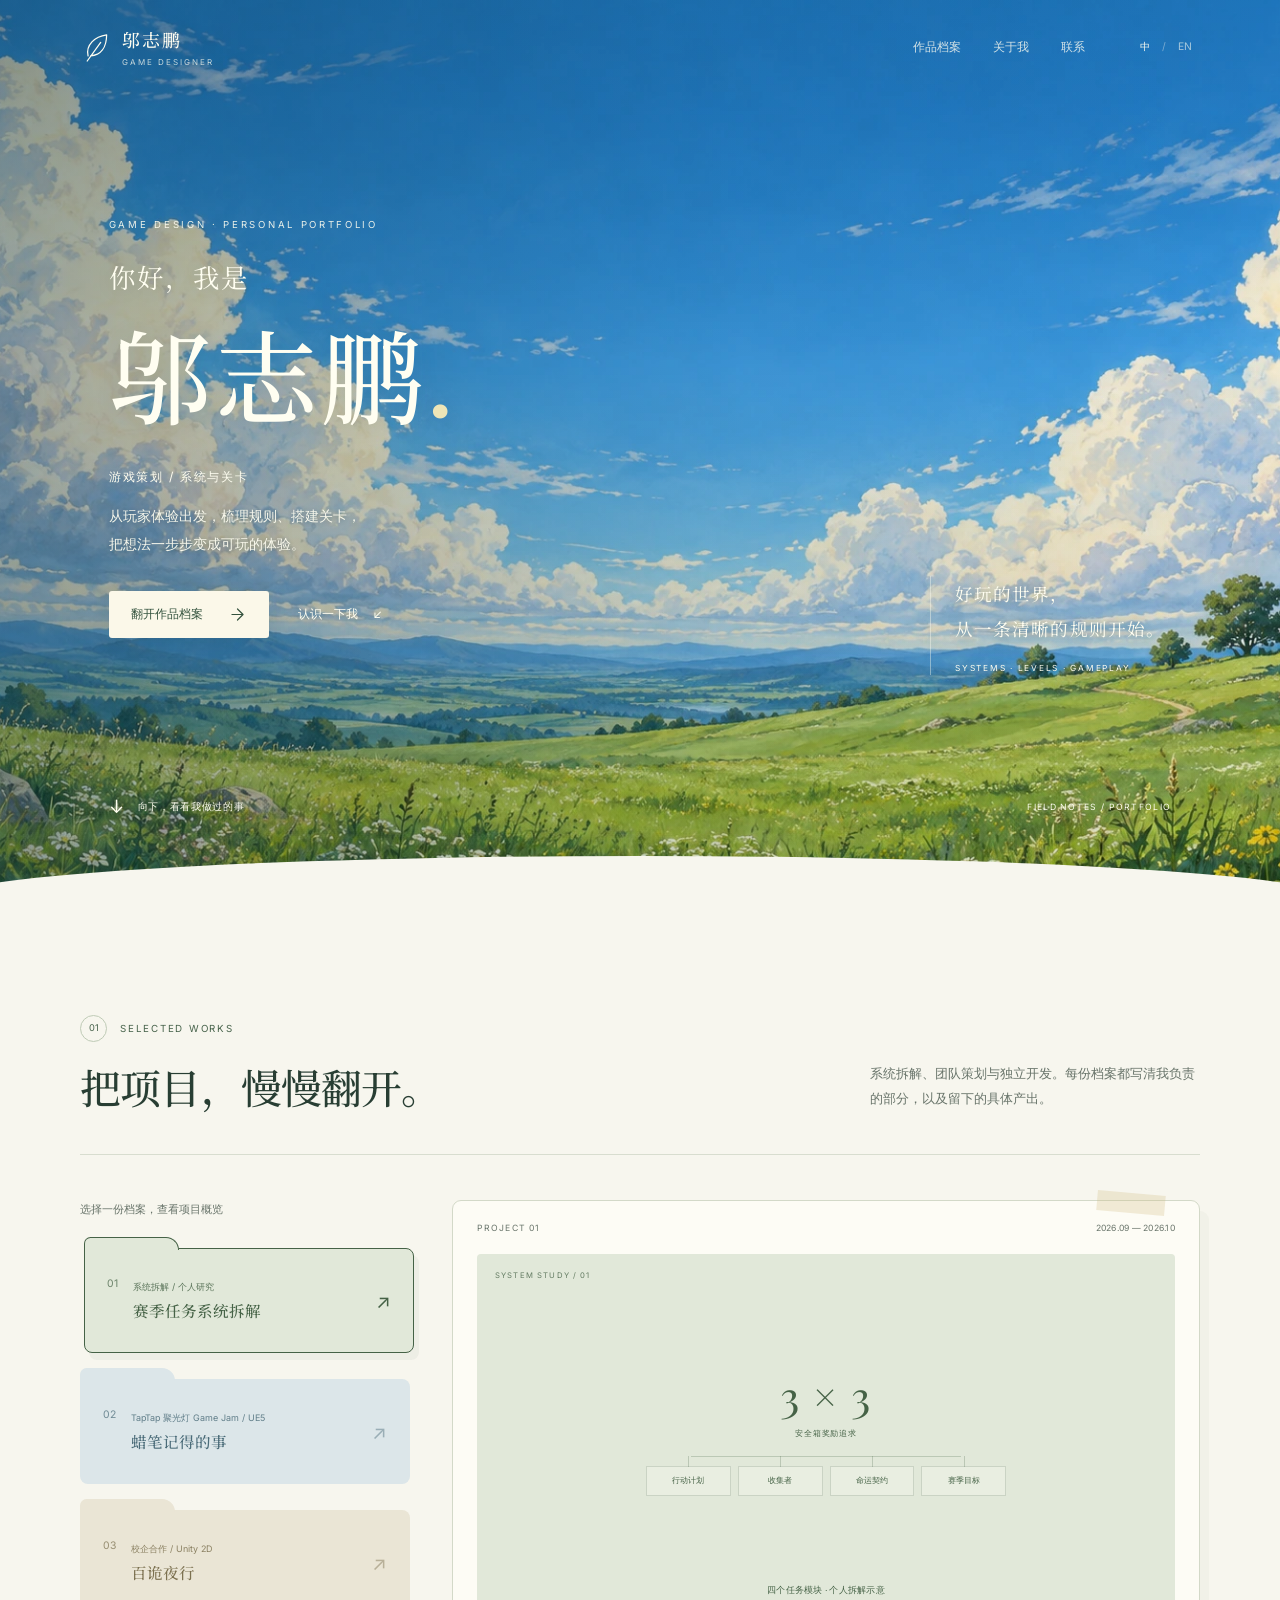
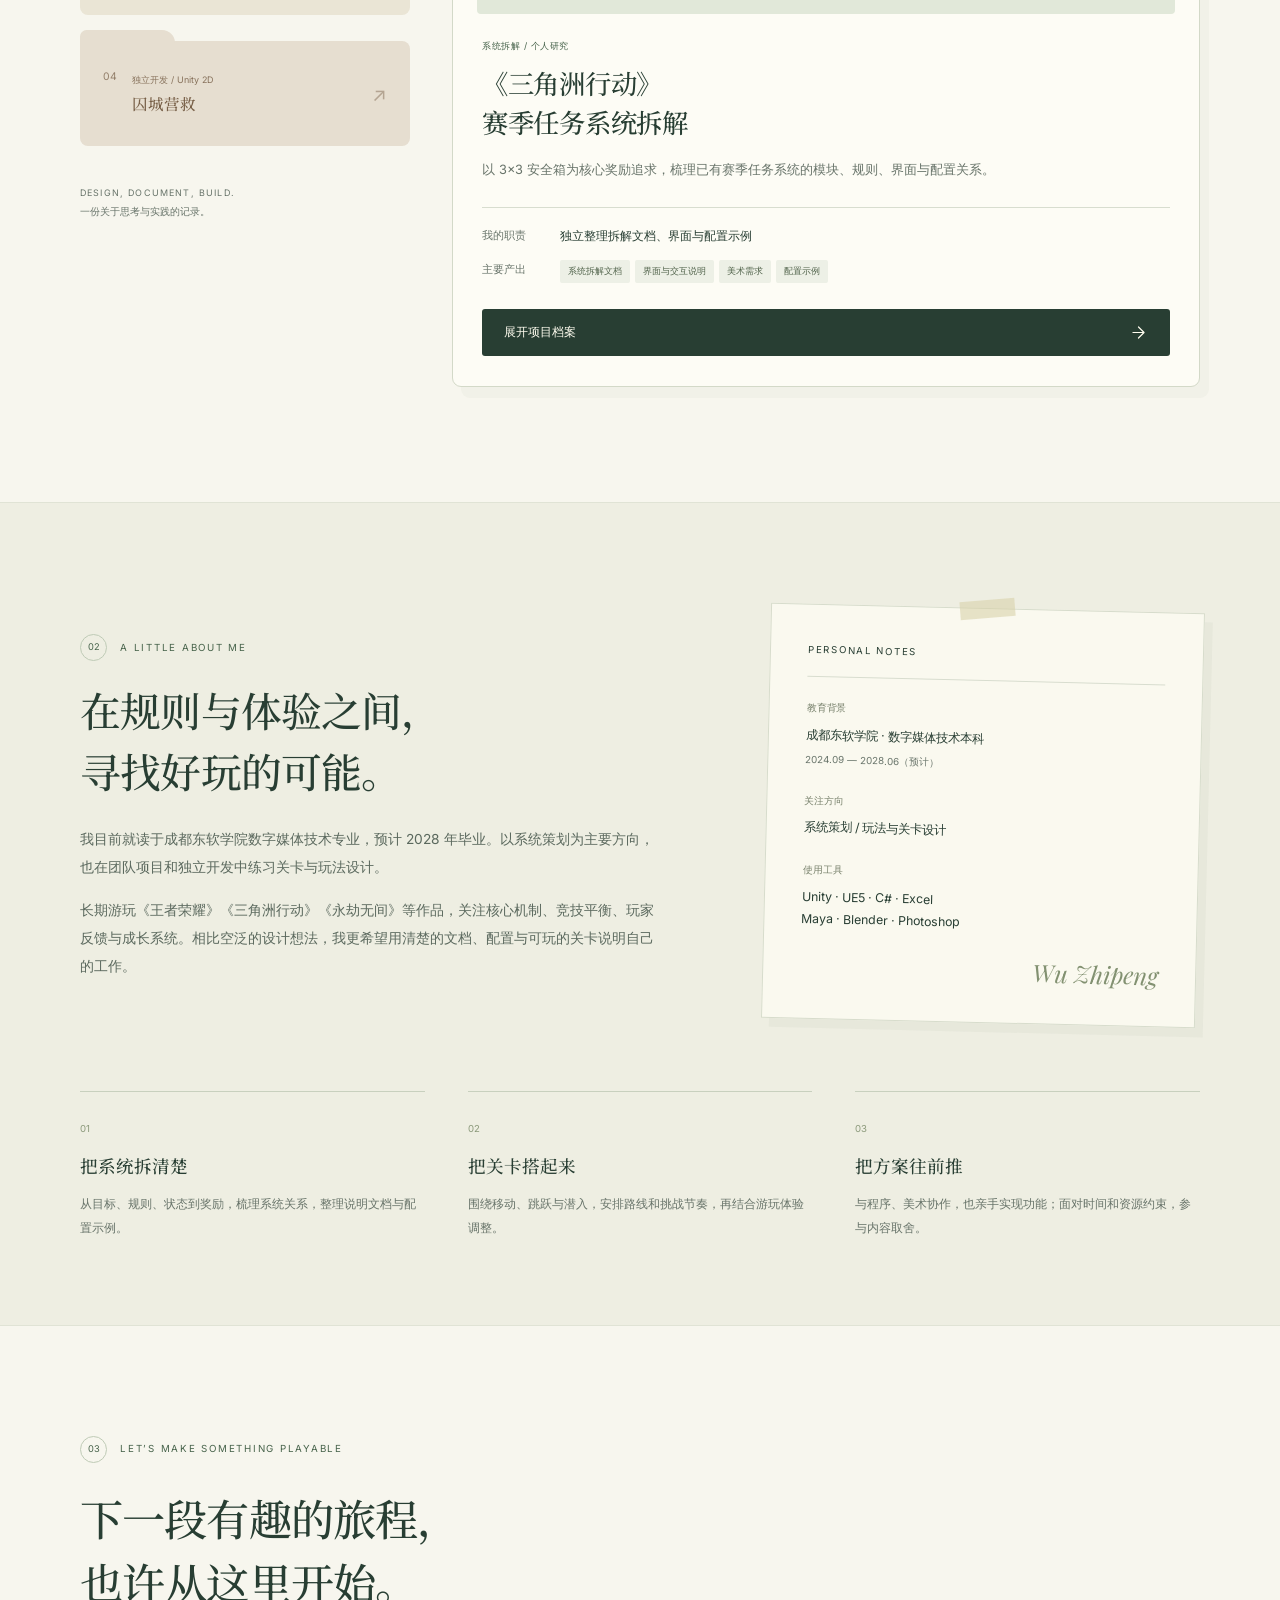
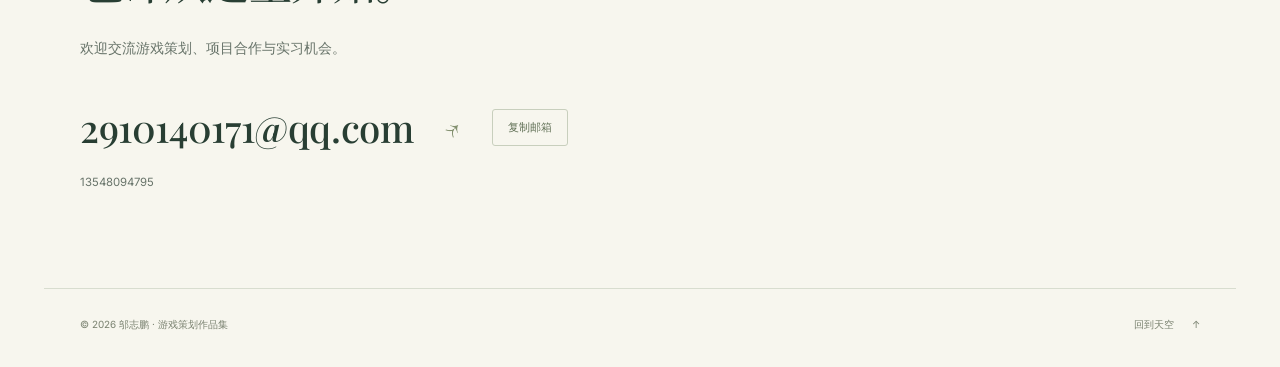
==== commit 0dbc6387: "Build reviewable archive layout and evidence-based project pages" ====
--- a/index.html
+++ b/index.html
@@ -1,114 +1,4 @@
-<!DOCTYPE html>
-<html lang="zh-CN">
-<head>
-  <meta charset="UTF-8">
-  <meta name="viewport" content="width=device-width, initial-scale=1.0">
-  <title>邬志鹏 — 游戏策划作品集</title>
-  <meta name="description" content="邬志鹏的游戏策划作品集：系统策划、玩法设计、关卡设计，以及 Unity 2D 和 UE5 项目实践。">
-  <link rel="preconnect" href="https://fonts.googleapis.com">
-  <link rel="preconnect" href="https://fonts.gstatic.com" crossorigin>
-  <link href="https://fonts.googleapis.com/css2?family=Playfair+Display:ital,wght@0,400;0,500;0,600;0,700;1,400&family=Inter:wght@300;400;500;600&family=Noto+Serif+SC:wght@400;500;600;700&display=swap" rel="stylesheet">
-  <link rel="preload" href="images/meadow-sky.webp" as="image">
-  <meta name="theme-color" content="#5385a0">
-  <link rel="icon" href="data:,">
-  <link rel="stylesheet" href="css/style.css">
-</head>
-<body>
-
-  <div class="landscape" aria-hidden="true"></div>
-  <header class="site-header">
-    <a class="site-brand" href="#home" aria-label="邬志鹏 / Wu Zhipeng">
-      <svg width="25" height="29" viewBox="0 0 25 29" fill="none" aria-hidden="true"><path d="M5 23C4 13 11 5 22 3c0 12-4 19-14 20M4 27 17 10" stroke="currentColor" stroke-width="1.5" stroke-linecap="round" stroke-linejoin="round"/></svg>
-      <span>WU ZHIPENG</span>
-    </a>
-    <nav class="nav-dots" aria-label="页面导航 / Section navigation">
-      <button class="nav-dot active" type="button" data-index="0" data-i18n-aria="nav.home"><span data-i18n="nav.home">首页</span></button>
-      <button class="nav-dot" type="button" data-index="1" data-i18n-aria="nav.portfolio"><span data-i18n="nav.portfolio">作品</span></button>
-      <button class="nav-dot" type="button" data-index="2" data-i18n-aria="nav.experience"><span data-i18n="nav.experience">经历</span></button>
-      <button class="nav-dot" type="button" data-index="3" data-i18n-aria="nav.about"><span data-i18n="nav.about">关于</span></button>
-    </nav>
-    <div class="lang-toggle" role="group" aria-label="切换语言 / Switch language">
-      <button class="lang-option" type="button" data-lang="zh" aria-label="中文">中</button>
-      <span class="lang-divider" aria-hidden="true">/</span>
-      <button class="lang-option" type="button" data-lang="en" aria-label="English">EN</button>
-    </div>
-  </header>
-
-  <!-- Sections container -->
-  <main class="sections-wrapper">
-
-    <!-- Section 0: Hero -->
-    <section class="section hero" id="home" data-index="0">
-      <div class="section-content">
-        <p class="hero-kicker">GAME DESIGN PORTFOLIO</p>
-        <p class="hero-greeting" data-i18n="hero.greeting">你好，我是</p>
-        <h1 class="hero-name" data-i18n="hero.name">邬志鹏</h1>
-        <div class="hero-divider"></div>
-        <p class="hero-title" data-i18n="hero.title">游戏策划 · 系统设计 · 关卡设计</p>
-        <p class="hero-tagline" data-i18n="hero.tagline">从玩家体验出发，把系统规则、关卡节奏与叙事想法做成可玩的体验。</p>
-      </div>
-
-        <a class="hero-hint" href="#projects">
-          <span data-i18n="hero.hint">点击或滚动探索</span>
-          <svg class="hint-arrow" width="24" height="24" viewBox="0 0 24 24" fill="none" stroke="currentColor" stroke-width="1.5">
-            <path d="M12 5v14M5 12l7 7 7-7"/>
-          </svg>
-        </a>
-
-    </section>
-
-    <!-- Section 1: Portfolio -->
-    <section class="section portfolio" id="projects" data-index="1">
-      <div class="section-content">
-        <span class="section-label" data-i18n="portfolio.label">作品集</span>
-        <h2 class="section-heading" data-i18n-html="portfolio.heading">精选作品。</h2>
-        <div class="portfolio-grid">
-<article class="project-card"><div class="project-image project-cover cover-1"><span class="cover-number" aria-hidden="true">01</span><strong class="cover-title">3 × 3</strong><span class="cover-caption" data-i18n="portfolio.item1.cover">任务 · 解锁 · 奖励</span></div><div class="project-info"><h3 class="project-name" data-i18n="portfolio.item1.name">《三角洲行动》赛季任务系统策划</h3><p class="project-category" data-i18n="portfolio.item1.cat">系统策划 · 任务与奖励 · 界面原型</p><p class="project-desc" data-i18n="portfolio.item1.desc">以 3×3 安全箱为核心奖励目标，拆解行动计划、收集者、命运契约与赛季目标四大模块。独立完成任务规则、分阶段解锁、奖励机制、界面原型，以及任务、条件、奖励和赛季配置表。</p><a class="project-link" href="https://www.kdocs.cn/l/cvb5vrwnXnym" target="_blank" rel="noopener noreferrer" data-i18n="portfolio.item1.link">查看系统策划案 ↗</a></div></article>
-<article class="project-card"><div class="project-image project-cover cover-2"><span class="cover-number" aria-hidden="true">02</span><strong class="cover-title">what the crayon<br>remembers</strong><span class="cover-caption" data-i18n="portfolio.item2.cover">涂鸦 · 画册 · 色彩复苏</span></div><div class="project-info"><h3 class="project-name" data-i18n="portfolio.item2.name">《what the crayon remembers》</h3><p class="project-category" data-i18n="portfolio.item2.cat">TapTap 聚光灯 Game Jam · UE5 · 玩法与叙事</p><p class="project-desc" data-i18n="portfolio.item2.desc">围绕“涌现”主题，主导核心玩法与关卡叙事设计。以涂鸦与画册为核心交互，设计四段递进式情感关卡，通过蓝、绿、红三阶段色彩复苏与场景解谜，呈现受创儿童重新理解家人与生活的过程。</p><a class="project-link" href="https://my.feishu.cn/wiki/ZepXwuC2Ziq12Pk4xGUci52onmb?sheet=bw1g5b" target="_blank" rel="noopener noreferrer" data-i18n="portfolio.item2.link">查看 Game Jam 策划案 ↗</a></div></article>
-<article class="project-card"><div class="project-image project-cover cover-3"><span class="cover-number" aria-hidden="true">03</span><strong class="cover-title">百诡夜行</strong><span class="cover-caption" data-i18n="portfolio.item3.cover">路线 · 平台 · 挑战节奏</span></div><div class="project-info"><h3 class="project-name" data-i18n="portfolio.item3.name">《百诡夜行》</h3><p class="project-category" data-i18n="portfolio.item3.cat">校企合作 · Unity 2D · 关卡策划</p><p class="project-desc" data-i18n="portfolio.item3.desc">负责横版跑酷关卡设计与搭建，围绕移动、跳跃规划玩家路线、平台与障碍配置。设计难度递进与挑战节奏，结合实际游玩体验调整关卡结构，协同程序、美术推进实现与优化。</p></div></article>
-<article class="project-card"><div class="project-image"><img src="images/project-prison-rescue.png" alt="《囚城营救》Unity 2D 游戏演示截图" data-i18n-alt="portfolio.item4.alt" loading="lazy"></div><div class="project-info"><h3 class="project-name" data-i18n="portfolio.item4.name">《囚城营救》</h3><p class="project-category" data-i18n="portfolio.item4.cat">腾讯游戏创作大赛作品 · Unity 2D · 独立开发</p><p class="project-desc" data-i18n="portfolio.item4.desc">基于《九州缥缈录》世界观，独立完成横版潜入营救游戏的玩法设计、关卡搭建与功能实现。以三条差异化路线、敌人巡逻、限时挑战和隐藏通道构建“潜入—营救—撤离”循环；后续计划接入 AI NPC。</p><a class="project-link" href="https://www.bilibili.com/video/BV14Epn6cEx5/" target="_blank" rel="noopener noreferrer" data-i18n="portfolio.item4.link">观看游戏演示 ↗</a></div></article>
-</div>
-</div>
-</section>
-
-    <!-- Section 2: Experience -->
-    <section class="section experience" id="experience" data-index="2">
-      <div class="section-content">
-        <span class="section-label" data-i18n="exp.label">项目经历</span>
-        <h2 class="section-heading" data-i18n-html="exp.heading">从设计到落地。</h2>
-        <div class="timeline">
-<div class="timeline-item"><div class="timeline-marker"></div><div class="timeline-content"><span class="timeline-date" data-i18n="exp.item1.date">2026.10</span><h3 class="timeline-role" data-i18n="exp.item1.role">《what the crayon remembers》</h3><p class="timeline-company" data-i18n="exp.item1.company">TapTap 2026 聚光灯 Game Jam / 策划</p><p class="timeline-desc" data-i18n="exp.item1.desc">主导核心玩法与关卡叙事，设计四段情感关卡及三阶段色彩复苏机制。统筹策划方案落地与版本日志更新，协同程序、美术完成梦境场景，将解谜、视觉反馈与情感叙事结合。</p></div></div>
-<div class="timeline-item"><div class="timeline-marker"></div><div class="timeline-content"><span class="timeline-date" data-i18n="exp.item2.date">2026.09 — 2026.10</span><h3 class="timeline-role" data-i18n="exp.item2.role">《三角洲行动》赛季任务系统策划</h3><p class="timeline-company" data-i18n="exp.item2.company">个人作品集 / 系统策划</p><p class="timeline-desc" data-i18n="exp.item2.desc">独立设计主支线任务、阶段解锁、备用支线及多层奖励。定义调查、击败、收集、撤离的完成与失败规则，设计收集者委托分级、随机刷新与锁定机制，以及命运契约周期解锁；输出界面原型、交互状态、配置表与美术需求文档。</p></div></div>
-<div class="timeline-item"><div class="timeline-marker"></div><div class="timeline-content"><span class="timeline-date" data-i18n="exp.item3.date">2026.09 — 2026.10</span><h3 class="timeline-role" data-i18n="exp.item3.role">《百诡夜行》</h3><p class="timeline-company" data-i18n="exp.item3.company">校企合作项目 / 关卡策划</p><p class="timeline-desc" data-i18n="exp.item3.desc">负责 Unity 2D 横版跑酷关卡设计与搭建，规划整体布局、行进路线、平台和障碍，调整难度曲线与挑战节奏，并依据实际游玩体验持续优化关卡。</p></div></div>
-<div class="timeline-item"><div class="timeline-marker"></div><div class="timeline-content"><span class="timeline-date" data-i18n="exp.item4.date">2026.02 — 2026.06</span><h3 class="timeline-role" data-i18n="exp.item4.role">《囚城营救》</h3><p class="timeline-company" data-i18n="exp.item4.company">腾讯游戏创作大赛作品 / 独立开发制作人</p><p class="timeline-desc" data-i18n="exp.item4.desc">独立完成核心玩法设计、关卡搭建及功能实现，设计三条差异化潜入路线，整合巡逻、倒计时与隐藏通道，形成潜入、营救、撤离的完整循环。AI NPC 动态对话与行为反馈为后续计划。</p></div></div>
-</div>
-</div>
-</section>
-
-    <!-- Section 3: About -->
-    <section class="section about" id="about" data-index="3">
-      <div class="section-content">
-        <span class="section-label" data-i18n="about.label">关于我</span>
-        <h2 class="section-heading" data-i18n-html="about.heading">以玩家体验为设计起点。</h2>
-        <div class="about-grid">
-          <div class="about-text">
-            <p data-i18n="about.text1">我是邬志鹏，成都东软学院数字媒体技术专业本科在读，关注游戏系统策划、玩法设计与关卡设计。希望把玩家体验中的问题转化为清晰的规则、可执行的文档和可验证的原型。</p>
-            <p data-i18n="about.text2">长期游玩《王者荣耀》《三角洲行动》《永劫无间》等作品，尤其关注 MOBA、FPS 等竞技品类。我习惯从核心机制、竞技平衡、玩家反馈与成长系统分析设计，思考玩法目标、行为引导和长期留存之间的联系。</p>
-            <p data-i18n="about.text3">能独立撰写系统策划案、关卡设计文档、功能说明及配置表；掌握 C#，熟悉 Unity、UE5 开发流程，并使用 AIGC 工具辅助创作。具备 Maya、Blender、Photoshop 及 Office 工具使用能力，能结合技术与美术资源约束推进设计落地。</p>
-          </div>
-          <div class="about-meta">
-<div class="meta-item"><span class="meta-label" data-i18n="about.education.label">教育背景</span><span class="meta-value" data-i18n="about.education.value">成都东软学院 · 数字媒体技术本科</span><span class="meta-date" data-i18n="about.education.date">2024.09 — 2028.06（预计毕业）</span></div>
-<div class="meta-item"><span class="meta-label" data-i18n="about.location.label">籍贯</span><span class="meta-value" data-i18n="about.location.value">四川成都</span></div>
-<div class="meta-item"><span class="meta-label" data-i18n="about.focus.label">专注领域</span><span class="meta-value" data-i18n="about.focus.value">系统策划、玩法设计、关卡策划</span></div>
-<div class="meta-item"><span class="meta-label" data-i18n="about.phone.label">电话</span><a href="tel:13548094795" class="meta-value" data-i18n="about.phone.value">13548094795</a></div>
-<div class="meta-item"><span class="meta-label" data-i18n="about.email.label">邮箱</span><a href="mailto:2910140171@qq.com" class="meta-value" data-i18n="about.email.value">2910140171@qq.com</a></div>
-</div>
-</div>
-</div>
-</section>
-
-  </main>
-
-  <script src="js/main.js"></script>
-</body>
-</html>
+<!doctype html><html lang="zh-CN"><head><meta charset="utf-8"><meta name="viewport" content="width=device-width,initial-scale=1"><title>邬志鹏 · 游戏策划作品集</title><meta name="description" content="邬志鹏的游戏策划作品集。系统拆解、玩法与关卡设计，以及 Unity 2D 独立开发实践。"><meta name="theme-color" content="#f6f5ed"><link rel="icon" href="data:,"><link rel="preconnect" href="https://fonts.googleapis.com"><link rel="preconnect" href="https://fonts.gstatic.com" crossorigin><link href="https://fonts.googleapis.com/css2?family=Inter:wght@400;500;600&family=Noto+Serif+SC:wght@400;500;600&family=Playfair+Display:ital,wght@0,400;0,500;0,600;1,400&display=swap" rel="stylesheet"><link rel="stylesheet" href="css/style.css"><link rel="preload" as="image" href="images/meadow-sky.webp"><meta property="og:type" content="website"><meta property="og:title" content="邬志鹏 · 游戏策划作品集"><meta property="og:description" content="邬志鹏的游戏策划作品集。系统拆解、玩法与关卡设计，以及 Unity 2D 独立开发实践。"><script>try{if(!false&&location.hash==='#projects'&&sessionStorage.getItem('portfolio-archive-return'))document.documentElement.classList.add('restoring');}catch{}</script><noscript><style>.restoring{visibility:visible!important}.archive-tabs{display:none}</style></noscript><script defer src="js/content.js"></script><script defer src="js/views.js"></script><script defer src="js/main.js"></script></head><body data-page="home"><div id="app"><a class="skip-link" href="#main">跳到正文</a><header class="site-header"><div class="header-inner"><a class="brand" href="#home" aria-label="邬志鹏"><svg class="brand-leaf" viewBox="0 0 32 36" fill="none" aria-hidden="true"><path d="M6 28C3 15 14 5 28 3c0 15-7 24-19 25M5 34 21 12" stroke="currentColor" stroke-width="1.5" stroke-linecap="round" stroke-linejoin="round"/></svg><span>邬志鹏<small>GAME DESIGNER</small></span></a><nav class="main-nav" aria-label="页面导航"><a href="#projects" data-nav="projects">作品档案</a><a href="#about" data-nav="about">关于我</a><a href="#contact" data-nav="contact">联系</a></nav><div class="language-switch" role="group" aria-label="Language / 语言"><button type="button" data-language="zh" aria-pressed="true" aria-label="中文">中</button><span aria-hidden="true">/</span><button type="button" data-language="en" aria-pressed="false" aria-label="English">EN</button></div></div></header><main id="main"><section class="hero" id="home" aria-labelledby="hero-title"><div class="hero-landscape" aria-hidden="true"></div><div class="hero-shade" aria-hidden="true"></div><div class="hero-inner"><p class="hero-eyebrow">GAME DESIGN · PERSONAL PORTFOLIO</p><h1 id="hero-title"><span>你好，我是</span><strong>邬志鹏<span class="name-dot">.</span></strong></h1><p class="hero-role">游戏策划 / 系统与关卡</p><p class="hero-description">从玩家体验出发，梳理规则、搭建关卡，<br>把想法一步步变成可玩的体验。</p><div class="hero-actions"><a class="button button-paper" href="#projects">翻开作品档案<svg viewBox="0 0 24 24" fill="none" aria-hidden="true"><path d="M5 12h14M12 5l7 7-7 7" stroke="currentColor" stroke-width="1.5" stroke-linecap="round" stroke-linejoin="round"/></svg></a><a class="text-link" href="#about">认识一下我<span aria-hidden="true">↙</span></a></div></div><p class="hero-note">好玩的世界，<br>从一条清晰的规则开始。<small>SYSTEMS · LEVELS · GAMEPLAY</small></p><a class="hero-scroll" href="#projects"><span aria-hidden="true">↓</span>向下，看看我做过的事</a><span class="hero-edition" aria-hidden="true">FIELD NOTES / PORTFOLIO</span></section>
+  <section class="archives content-section" id="projects" aria-labelledby="archive-title"><div class="section-intro"><div><p class="eyebrow"><span class="section-number">01</span>SELECTED WORKS</p><h2 id="archive-title">把项目，慢慢翻开。</h2></div><p class="section-description">系统拆解、团队策划与独立开发。每份档案都写清我负责的部分，以及留下的具体产出。</p></div><div class="archive-workspace"><div class="archive-index"><p class="index-hint">选择一份档案，查看项目概览</p><div class="archive-tabs" role="tablist" aria-label="作品档案" aria-orientation="vertical"><button class="archive-tab accent-sage is-selected" type="button" id="tab-delta-force" role="tab" aria-selected="true" aria-controls="project-preview" tabindex="0" data-project-select="delta-force"><span class="tab-number">01</span><span class="tab-text"><small>系统拆解 / 个人研究</small><strong>赛季任务系统拆解</strong></span><span class="tab-arrow" aria-hidden="true">↗</span></button><button class="archive-tab accent-sky" type="button" id="tab-crayon" role="tab" aria-selected="false" aria-controls="project-preview" tabindex="-1" data-project-select="crayon"><span class="tab-number">02</span><span class="tab-text"><small>TapTap 聚光灯 Game Jam / UE5</small><strong>蜡笔记得的事</strong></span><span class="tab-arrow" aria-hidden="true">↗</span></button><button class="archive-tab accent-sand" type="button" id="tab-baigui" role="tab" aria-selected="false" aria-controls="project-preview" tabindex="-1" data-project-select="baigui"><span class="tab-number">03</span><span class="tab-text"><small>校企合作 / Unity 2D</small><strong>百诡夜行</strong></span><span class="tab-arrow" aria-hidden="true">↗</span></button><button class="archive-tab accent-earth" type="button" id="tab-prison-rescue" role="tab" aria-selected="false" aria-controls="project-preview" tabindex="-1" data-project-select="prison-rescue"><span class="tab-number">04</span><span class="tab-text"><small>独立开发 / Unity 2D</small><strong>囚城营救</strong></span><span class="tab-arrow" aria-hidden="true">↗</span></button></div><p class="index-note">DESIGN, DOCUMENT, BUILD.<br><span>一份关于思考与实践的记录。</span></p></div><div id="project-preview" class="project-showcase accent-sage" role="tabpanel" aria-labelledby="tab-delta-force" tabindex="0"><div class="showcase-topline"><span>PROJECT 01</span><span>2026.09 — 2026.10</span></div><div class="archive-art art-systems" role="img" aria-label="四个任务模块 · 个人拆解示意"><span class="art-label">SYSTEM STUDY / 01</span><div class="system-map"><div class="system-core">3 × 3<small>安全箱奖励追求</small></div><div class="system-modules"><span>行动计划</span><span>收集者</span><span>命运契约</span><span>赛季目标</span></div></div><span class="art-caption">四个任务模块 · 个人拆解示意</span></div><div class="showcase-copy"><p class="eyebrow">系统拆解 / 个人研究</p><h3>《三角洲行动》<br>赛季任务系统拆解</h3><p class="project-summary">以 3×3 安全箱为核心奖励追求，梳理已有赛季任务系统的模块、规则、界面与配置关系。</p><dl class="project-facts"><div><dt>我的职责</dt><dd>独立整理拆解文档、界面与配置示例</dd></div><div><dt>主要产出</dt><dd class="output-tags"><span>系统拆解文档</span><span>界面与交互说明</span><span>美术需求</span><span>配置示例</span></dd></div></dl><a class="button button-ink project-detail-link" href="projects/delta-force.html" data-project-open="delta-force">展开项目档案<svg viewBox="0 0 24 24" fill="none" aria-hidden="true"><path d="M5 12h14M12 5l7 7-7 7" stroke="currentColor" stroke-width="1.5" stroke-linecap="round" stroke-linejoin="round"/></svg></a></div></div></div><noscript><div class="noscript-projects"><p>也可以直接访问各项目详情：</p><a href="projects/delta-force.html">赛季任务系统拆解 <svg viewBox="0 0 24 24" fill="none" aria-hidden="true"><path d="M5 12h14M12 5l7 7-7 7" stroke="currentColor" stroke-width="1.5" stroke-linecap="round" stroke-linejoin="round"/></svg></a><a href="projects/crayon.html">蜡笔记得的事 <svg viewBox="0 0 24 24" fill="none" aria-hidden="true"><path d="M5 12h14M12 5l7 7-7 7" stroke="currentColor" stroke-width="1.5" stroke-linecap="round" stroke-linejoin="round"/></svg></a><a href="projects/baigui.html">百诡夜行 <svg viewBox="0 0 24 24" fill="none" aria-hidden="true"><path d="M5 12h14M12 5l7 7-7 7" stroke="currentColor" stroke-width="1.5" stroke-linecap="round" stroke-linejoin="round"/></svg></a><a href="projects/prison-rescue.html">囚城营救 <svg viewBox="0 0 24 24" fill="none" aria-hidden="true"><path d="M5 12h14M12 5l7 7-7 7" stroke="currentColor" stroke-width="1.5" stroke-linecap="round" stroke-linejoin="round"/></svg></a></div></noscript></section>
+  <section class="about-section" id="about" aria-labelledby="about-title"><div class="about-inner content-section"><div class="about-heading"><p class="eyebrow"><span class="section-number">02</span>A LITTLE ABOUT ME</p><h2 id="about-title">在规则与体验之间，<br>寻找好玩的可能。</h2><p>我目前就读于成都东软学院数字媒体技术专业，预计 2028 年毕业。以系统策划为主要方向，也在团队项目和独立开发中练习关卡与玩法设计。</p><p>长期游玩《王者荣耀》《三角洲行动》《永劫无间》等作品，关注核心机制、竞技平衡、玩家反馈与成长系统。相比空泛的设计想法，我更希望用清楚的文档、配置与可玩的关卡说明自己的工作。</p></div><div class="profile-note"><span class="note-pin" aria-hidden="true"></span><p class="note-heading">PERSONAL NOTES</p><dl><div><dt>教育背景</dt><dd>成都东软学院 · 数字媒体技术本科<small>2024.09 — 2028.06（预计）</small></dd></div><div><dt>关注方向</dt><dd>系统策划 / 玩法与关卡设计</dd></div><div><dt>使用工具</dt><dd>Unity · UE5 · C# · Excel<br>Maya · Blender · Photoshop</dd></div></dl><span class="note-signature">Wu Zhipeng</span></div></div><div class="skill-strip content-section"><article><span>01</span><h3>把系统拆清楚</h3><p>从目标、规则、状态到奖励，梳理系统关系，整理说明文档与配置示例。</p></article><article><span>02</span><h3>把关卡搭起来</h3><p>围绕移动、跳跃与潜入，安排路线和挑战节奏，再结合游玩体验调整。</p></article><article><span>03</span><h3>把方案往前推</h3><p>与程序、美术协作，也亲手实现功能；面对时间和资源约束，参与内容取舍。</p></article></div></section>
+  <section class="contact-section content-section" id="contact" aria-labelledby="contact-title"><p class="eyebrow"><span class="section-number">03</span>LET’S MAKE SOMETHING PLAYABLE</p><h2 id="contact-title">下一段有趣的旅程，<br>也许从这里开始。</h2><p>欢迎交流游戏策划、项目合作与实习机会。</p><div class="email-row"><a class="contact-email" href="mailto:2910140171@qq.com">2910140171@qq.com<span aria-hidden="true">↗</span></a><button class="copy-email" type="button" data-copy-email="2910140171@qq.com">复制邮箱</button></div><div class="contact-subrow"><a href="tel:13548094795">13548094795</a><span class="copy-status" role="status" aria-live="polite"></span></div></section></main><footer class="site-footer"><span>© 2026 邬志鹏 · 游戏策划作品集</span><a href="#home">回到天空 <span aria-hidden="true">↑</span></a></footer></div></body></html>
--- a/css/style.css
+++ b/css/style.css
@@ -1,124 +1,228 @@
-*, *::before, *::after { box-sizing: border-box; margin: 0; padding: 0; }
-:root {
-  --ink: #283e37;
-  --soft-ink: #52655d;
-  --accent: #446c54;
-  --line: rgba(54,83,66,.17);
-  --paper: #f5f6ed;
-  --font-heading: 'Playfair Display', 'Noto Serif SC', Georgia, serif;
-  --font-body: 'Inter', -apple-system, BlinkMacSystemFont, 'Microsoft YaHei', sans-serif;
+*,*::before,*::after{box-sizing:border-box}
+*{margin:0;padding:0}
+:root{--paper:#f7f6ee;--paper-deep:#eeeee2;--ink:#283e33;--muted:#68746a;--green:#47634b;--line:#d8ddcf;--serif:'Noto Serif SC','Playfair Display',Georgia,serif;--sans:'Inter',-apple-system,BlinkMacSystemFont,'Microsoft YaHei',sans-serif}
+html{background:var(--paper);color:var(--ink);font:16px/1.8 var(--sans);scroll-behavior:smooth;scroll-padding-top:100px}
+html.restoring{visibility:hidden;scroll-behavior:auto!important}
+body{min-width:320px}
+button,input{font:inherit}
+button,a{-webkit-tap-highlight-color:transparent}
+button{cursor:pointer}
+a{color:inherit;text-decoration:none}
+img{max-width:100%;height:auto;display:block}
+svg{display:block;flex-shrink:0}
+a:focus-visible,button:focus-visible,[tabindex='0']:focus-visible{outline:2px solid #688258;outline-offset:6px}
+::selection{background:#d3dfbe;color:#263b2e}
+.skip-link{position:fixed;left:20px;top:-80px;z-index:200;padding:10px 20px;background:var(--paper);border:1px solid var(--green)}
+.skip-link:focus{top:12px}
+.site-header{position:fixed;inset:0 0 auto;z-index:50;height:96px;color:#fffef2;transition:background .25s,color .25s,border-color .25s;border-bottom:1px solid transparent}
+.header-inner{height:100%;max-width:1440px;margin:auto;padding:0 6.5%;display:flex;align-items:center;gap:40px}
+.brand{display:flex;align-items:center;gap:12px;margin-right:auto;font-family:var(--serif);font-size:1.12rem;line-height:1.5;font-weight:500;letter-spacing:.12em}
+.brand-leaf{width:27px;height:31px}
+.brand small{display:block;font:8px/1.6 var(--sans);letter-spacing:.25em;margin-top:3px;opacity:.75}
+.main-nav{display:flex;gap:32px;font-size:.78rem}
+.main-nav a{position:relative;padding:10px 0;opacity:.8}
+.main-nav a:hover,.main-nav a[aria-current]{opacity:1}
+.main-nav a[aria-current]::after{content:'';position:absolute;bottom:2px;left:calc(50% - 2px);width:4px;height:4px;border-radius:50%;background:currentColor}
+.language-switch{display:flex;gap:7px;align-items:center;font-size:.65rem;margin-left:10px}
+.language-switch button{border:0;background:none;color:inherit;padding:5px;opacity:.6}
+.language-switch button[aria-pressed=true]{opacity:1}
+.language-switch>span{opacity:.4}
+.site-header.is-solid{color:var(--ink);background:rgba(247,246,238,.96);border-bottom-color:rgba(71,99,75,.12);backdrop-filter:blur(12px)}
+.hero{position:relative;min-height:780px;height:100svh;max-height:1120px;overflow:hidden;isolation:isolate;color:#fffef1}
+.hero-landscape,.hero-shade{position:absolute;inset:0;z-index:-2}
+.hero-landscape{background:#6c9fb5 url('../images/meadow-sky.webp') center 58%/cover no-repeat}
+.hero-shade{z-index:-1;background:linear-gradient(90deg,rgba(13,51,66,.38),rgba(17,55,68,.08) 58%,transparent),linear-gradient(180deg,rgba(11,48,64,.18),transparent 40%,rgba(21,49,23,.12))}
+.hero::after{content:'';position:absolute;bottom:-1px;left:-5%;height:45px;width:110%;border-radius:50% 50% 0 0/100% 100% 0 0;background:var(--paper);pointer-events:none}
+.hero-inner{position:relative;width:1120px;max-width:83%;margin:0 auto;padding-top:clamp(170px,24vh,270px)}
+.hero-eyebrow{font-size:.6rem;letter-spacing:.28em;opacity:.9;margin-bottom:29px}
+.hero h1{font-family:var(--serif);font-weight:400;line-height:1.2;text-shadow:0 2px 24px rgba(15,47,57,.12)}
+.hero h1>span{display:block;font-size:1.65rem;letter-spacing:.08em;margin-bottom:18px}
+.hero h1 strong{font-size:clamp(4.7rem,8vw,7.7rem);font-weight:500;letter-spacing:.04em;display:block}
+.hero h1 strong .name-dot{font-family:'Playfair Display',Georgia,serif;color:#eee5b7;letter-spacing:0}
+.hero-role{font-size:.77rem;letter-spacing:.15em;margin-top:29px}
+.hero-description{font-size:.87rem;line-height:2;margin-top:15px;max-width:450px;color:rgba(255,254,241,.94);text-shadow:0 1px 4px rgba(14,51,64,.3)}
+.hero-actions{display:flex;gap:29px;align-items:center;margin-top:32px}
+.button{display:inline-flex;align-items:center;justify-content:space-between;gap:25px;min-height:47px;padding:12px 22px;border-radius:3px;font-size:.76rem;font-weight:500;line-height:1.5;transition:background .2s,transform .2s}
+.button svg{width:19px;height:19px}
+.button:hover{transform:translateY(-2px)}
+.button-paper{background:#fbf8e9;color:#34533e;box-shadow:0 4px 20px rgba(26,55,42,.08)}
+.button-paper:hover{background:white}
+.button-ink{background:var(--ink);color:#fffdf0}
+.button-ink:hover{background:#45634a}
+.text-link{display:inline-flex;align-items:center;gap:15px;font-size:.75rem}
+.text-link:hover{text-decoration:underline;text-underline-offset:5px}
+.hero-note{position:absolute;right:9%;bottom:25%;font:1.1rem/2 var(--serif);letter-spacing:.06em;text-shadow:0 1px 9px rgba(23,48,46,.4);border-left:1px solid rgba(255,255,240,.4);padding-left:24px}
+.hero-note small{display:block;font:.52rem/1.7 var(--sans);letter-spacing:.21em;margin-top:15px}
+.hero-scroll{position:absolute;bottom:77px;left:8.5%;font-size:.62rem;letter-spacing:.07em;display:flex;gap:13px;align-items:center;text-shadow:0 1px 6px #446035}
+.hero-scroll>span{font-size:1.15rem}
+.hero-edition{position:absolute;right:8.5%;bottom:84px;font-size:.54rem;letter-spacing:.15em}
+.content-section{max-width:1192px;padding-left:36px;padding-right:36px;margin-left:auto;margin-right:auto}
+.archives{padding-top:115px;padding-bottom:115px;scroll-margin-top:0}
+.section-intro{display:flex;justify-content:space-between;gap:48px;align-items:flex-end;padding-bottom:37px;border-bottom:1px solid var(--line);margin-bottom:45px}
+.eyebrow{font-size:.61rem;letter-spacing:.18em;text-transform:uppercase;color:var(--green);display:flex;align-items:center;gap:13px}
+.section-number{border:1px solid #bfcbb6;border-radius:50%;width:27px;height:27px;display:inline-flex;align-items:center;justify-content:center;font-size:.58rem;letter-spacing:0}
+h2{font-family:var(--serif);font-size:2.55rem;line-height:1.5;font-weight:500;letter-spacing:-.02em}
+.section-intro h2{margin-top:14px}
+.section-description{max-width:330px;font-size:.81rem;color:var(--muted);line-height:1.95;padding-bottom:6px}
+.archive-workspace{display:grid;grid-template-columns:330px minmax(0,1fr);gap:42px;align-items:start}
+.index-hint{font-size:.67rem;color:var(--muted);margin-bottom:29px}
+.archive-tabs{display:flex;flex-direction:column;gap:26px}
+.accent-sage{--project-bg:#e1e8d9;--project-ink:#456246}
+.accent-sky{--project-bg:#dce6e9;--project-ink:#4b6c79}
+.accent-sand{--project-bg:#eae5d5;--project-ink:#7c7150}
+.accent-earth{--project-bg:#e6ded0;--project-ink:#786048}
+.archive-tab{position:relative;display:flex;align-items:center;gap:15px;text-align:left;width:100%;padding:24px 22px;background:var(--project-bg);border:1px solid transparent;border-radius:0 8px 8px 8px;color:var(--project-ink);transition:transform .2s,border-color .2s,box-shadow .2s;min-height:105px}
+.archive-tab::before{content:'';position:absolute;top:-12px;left:-1px;height:13px;width:95px;border:1px solid transparent;border-bottom:0;border-radius:8px 16px 0 0;background:inherit;pointer-events:none}
+.archive-tab.is-selected,.archive-tab:hover{border-color:var(--project-ink);transform:translateX(4px)}
+.archive-tab.is-selected::before,.archive-tab:hover::before{border-color:var(--project-ink)}
+.archive-tab.is-selected{box-shadow:5px 7px 0 rgba(60,83,59,.05)}
+.tab-number{font-size:.65rem;align-self:flex-start;opacity:.75;margin-top:2px}
+.tab-text{flex:1;min-width:0}
+.tab-text small{display:block;font-size:.56rem;line-height:1.6;opacity:.85;margin-bottom:5px}
+.tab-text strong{font-family:var(--serif);font-size:.97rem;line-height:1.5;font-weight:500;display:block}
+.tab-arrow{font-size:1.2rem;opacity:.45}
+.is-selected .tab-arrow{opacity:1}
+.index-note{color:var(--muted);font-size:.56rem;letter-spacing:.13em;margin-top:38px;line-height:2}
+.index-note span{letter-spacing:0;font-size:.65rem}
+.project-showcase{position:relative;border:1px solid #d3d9c8;border-radius:9px;background:#fdfcf5;padding:20px 24px 30px;box-shadow:9px 11px 0 rgba(85,103,75,.035);min-width:0;min-height:755px}
+.project-showcase::before{content:'';position:absolute;top:-8px;right:34px;width:68px;height:20px;transform:rotate(5deg);background:rgba(206,186,127,.27);pointer-events:none}
+.showcase-topline{display:flex;justify-content:space-between;font-size:.54rem;color:var(--muted);letter-spacing:.13em;margin-bottom:17px}
+.showcase-topline span:last-child{letter-spacing:.03em}
+.archive-art{aspect-ratio:1.94;position:relative;overflow:hidden;display:flex;align-items:center;justify-content:center;flex-direction:column;background:var(--project-bg);color:var(--project-ink);border-radius:4px;padding:34px 25px}
+.art-label{position:absolute;top:15px;left:18px;font-size:.48rem;letter-spacing:.15em;opacity:.8}
+.art-caption{position:absolute;bottom:15px;left:20px;right:20px;font-size:.54rem;text-align:center;letter-spacing:.03em}
+.system-map{width:100%;max-width:360px;display:flex;flex-direction:column;align-items:center;gap:16px}
+.system-core{text-align:center;font:2.7rem/1.15 'Playfair Display',var(--serif);letter-spacing:.05em}
+.system-core small{display:block;font:.48rem/1.7 var(--sans);margin-top:6px;letter-spacing:.11em}
+.system-modules{display:grid;grid-template-columns:repeat(4,minmax(0,1fr));gap:7px;width:100%;position:relative;padding-top:10px}
+.system-modules::before{content:'';position:absolute;height:1px;width:75%;left:12.5%;top:0;background:rgba(69,98,70,.24)}
+.system-modules span{position:relative;display:flex;align-items:center;justify-content:center;min-height:30px;padding:5px 3px;border:1px solid rgba(69,98,70,.19);font-size:.53rem;background:rgba(255,255,245,.25);text-align:center;line-height:1.3}
+.system-modules span::before{content:'';position:absolute;width:1px;height:11px;top:-11px;left:50%;background:rgba(69,98,70,.24)}
+.art-crayon{background:#e6ebeb}
+.crayon-colors{position:absolute;display:flex;gap:7px;top:25%;right:17%;opacity:.65}
+.crayon-colors i{height:105px;width:19px;border-radius:65% 65% 4px 4px;transform:rotate(20deg);background:#86a9be}
+.crayon-colors i:nth-child(2){background:#a5b79a;transform:rotate(29deg) translateY(8px)}
+.crayon-colors i:nth-child(3){background:#cc9b95;transform:rotate(39deg) translateY(12px)}
+.crayon-wordmark{position:relative;align-self:flex-start;margin-left:7%;font:1.7rem/1.4 'Playfair Display',Georgia,serif;color:#496572}
+.crayon-wordmark em{font-weight:400}
+.art-levels>strong{font:2.7rem/1.4 var(--serif);letter-spacing:.12em;font-weight:400}
+.level-words{display:flex;gap:12px;align-items:center;margin-top:15px;font-size:.62rem;letter-spacing:.08em}
+.level-words i{font-style:normal;opacity:.45}
+.art-image{padding:0;background:#352d2a;aspect-ratio:16/9}
+.art-image img{width:100%;height:100%;object-fit:contain}
+.showcase-copy{padding:24px 5px 0}
+.showcase-copy .eyebrow{font-size:.56rem;letter-spacing:.06em}
+.showcase-copy h3{font:500 1.65rem/1.5 var(--serif);margin:10px 0 15px;letter-spacing:-.01em}
+.project-summary{color:var(--muted);font-size:.8rem;line-height:1.95}
+.project-facts{margin:24px 0 26px;padding-top:18px;border-top:1px solid var(--line)}
+.project-facts>div{display:grid;grid-template-columns:65px 1fr;gap:13px;margin-bottom:13px}
+dt{font-size:.66rem;color:var(--muted);font-weight:400}
+dd{font-size:.73rem;line-height:1.8}
+.output-tags{display:flex;flex-wrap:wrap;gap:5px}
+.output-tags span{padding:3px 8px;background:#edf0e6;color:#52644c;border-radius:2px;font-size:.58rem}
+.project-detail-link{width:100%}
+.about-section{background:var(--paper-deep);padding:105px 0 85px;border-top:1px solid #e0e3d5;border-bottom:1px solid #e0e3d5}
+.about-inner{display:grid;grid-template-columns:minmax(0,1.35fr) minmax(0,1fr);gap:100px;align-items:center}
+.about-heading h2{margin-top:18px;margin-bottom:25px}
+.about-heading>p:not(.eyebrow){font-size:.86rem;line-height:2;color:#5b695e;margin-bottom:16px}
+.profile-note{position:relative;padding:36px 37px;background:#faf9ef;border:1px solid #d7dccc;box-shadow:8px 9px 0 rgba(80,92,65,.045);transform:rotate(1.4deg)}
+.note-pin{width:55px;height:18px;background:#d8d0a6;opacity:.55;position:absolute;top:-9px;left:calc(50% - 28px);transform:rotate(-6deg)}
+.note-heading{font-size:.6rem;letter-spacing:.18em;padding-bottom:18px;border-bottom:1px solid var(--line);margin-bottom:22px}
+.profile-note dl>div{margin-bottom:23px}
+.profile-note dt{font-size:.61rem;margin-bottom:7px;color:#77806b}
+.profile-note dd{font-size:.77rem}
+.profile-note dd small{display:block;font-size:.61rem;margin-top:5px;color:var(--muted)}
+.note-signature{font:italic 1.5rem/1.2 'Playfair Display',Georgia,serif;color:#829171;display:block;text-align:right;margin-top:8px}
+.skill-strip{display:grid;grid-template-columns:repeat(3,minmax(0,1fr));gap:43px;margin-top:68px}
+.skill-strip article{border-top:1px solid #c8d0be;padding-top:20px}
+.skill-strip article>span{font-size:.6rem;color:#8b997a}
+.skill-strip h3{font:500 1.1rem/1.7 var(--serif);margin:11px 0}
+.skill-strip p{font-size:.76rem;line-height:1.95;color:var(--muted)}
+.contact-section{padding-top:110px;padding-bottom:95px}
+.contact-section h2{margin:22px 0;font-size:2.7rem}
+.contact-section>p:not(.eyebrow){font-size:.85rem;color:var(--muted)}
+.email-row{display:flex;gap:30px;align-items:center;margin-top:36px;flex-wrap:wrap}
+.contact-email{font:500 clamp(1.4rem,3.5vw,2.4rem)/1.6 'Playfair Display',Georgia,serif;display:inline-flex;gap:29px;align-items:center;letter-spacing:-.01em;overflow-wrap:anywhere}
+.contact-email>span{font-size:1.8rem;color:#83906f}
+.copy-email{border:1px solid #c8cfbd;background:transparent;color:#627157;padding:8px 15px;border-radius:3px;font-size:.66rem}
+.copy-email:hover{background:#e9eede}
+.contact-subrow{display:flex;gap:25px;align-items:center;margin-top:14px;font-size:.71rem;color:var(--muted)}
+.copy-status{color:var(--green)}
+.site-footer{max-width:1192px;padding:27px 36px 34px;margin:auto;border-top:1px solid var(--line);font-size:.62rem;color:#79816f;display:flex;justify-content:space-between;gap:25px;align-items:center}
+.site-footer a{display:flex;gap:18px;align-items:center}
+.noscript-projects{margin-top:30px;padding:25px;border:1px solid var(--line)}
+.noscript-projects a{display:flex;gap:20px;padding:10px 0;font-size:.8rem}
+.noscript-projects svg{width:18px}
+.detail-main{padding:137px 0 0}
+.detail-container{max-width:1192px;margin:auto;padding:0 36px}
+.back-link{display:inline-flex;align-items:center;gap:14px;font-size:.72rem;color:var(--muted);margin-bottom:45px}
+.back-link:hover{color:var(--ink)}
+.detail-hero{display:grid;grid-template-columns:minmax(0,1fr) minmax(0,1fr);gap:56px;align-items:center;margin-bottom:45px}
+.detail-intro h1{font:500 clamp(2.15rem,3.4vw,3.35rem)/1.5 var(--serif);letter-spacing:-.03em;margin:16px 0 22px;overflow-wrap:anywhere}
+.detail-summary{font-size:.85rem;color:var(--muted);line-height:2;max-width:450px}
+.detail-links{margin-top:25px;display:flex;gap:15px;flex-wrap:wrap}
+.detail-links .button{font-size:.7rem;gap:18px}
+.detail-cover{min-width:0}
+.detail-cover .archive-art{aspect-ratio:1.4;border-radius:5px}
+.detail-cover .art-image{aspect-ratio:16/9}
+.detail-cover .art-caption{font-size:.57rem}
+.detail-cover .system-map{gap:23px}
+.detail-cover .system-core{font-size:3.8rem}
+.detail-cover .system-core small{font-size:.55rem}
+.detail-cover .system-modules span{font-size:.62rem;padding:10px 3px}
+.detail-cover .crayon-wordmark{font-size:2.2rem;margin-left:3%}
+.detail-cover .crayon-colors{right:15%}
+.detail-facts{display:grid;grid-template-columns:1fr 1.25fr 1.8fr;gap:35px;padding:24px 0;border-top:1px solid var(--line);border-bottom:1px solid var(--line)}
+.detail-facts dt{font-size:.62rem;margin-bottom:9px}
+.detail-facts dd{font-size:.77rem}
+.scope-note{padding:19px 23px;margin:24px 0 57px;font-size:.74rem;line-height:1.9;color:#5f705b;background:#eaf0e2;border-left:2px solid #aaba97}
+.scope-note>span{font-size:.58rem;letter-spacing:.08em;display:block;margin-bottom:5px;opacity:.8}
+.detail-editorial{display:grid;grid-template-columns:240px minmax(0,1fr);gap:70px;align-items:start}
+.detail-editorial aside{position:sticky;top:135px}
+.detail-editorial aside>span{font-size:.56rem;color:#8c9681;letter-spacing:.16em}
+.detail-editorial aside nav{display:flex;flex-direction:column;gap:20px;margin-top:23px}
+.detail-editorial aside a{font-size:.67rem;display:flex;gap:12px;align-items:baseline;color:var(--muted)}
+.detail-editorial aside a:hover{color:var(--green)}
+.detail-editorial aside small{font-size:.56rem;color:#8d9b80}
+.detail-block{margin-bottom:43px;scroll-margin-top:125px}
+.block-number{font-size:.6rem;color:#8d9b80;letter-spacing:.08em}
+.detail-block h2{font-size:1.4rem;margin:11px 0 18px;line-height:1.7}
+.detail-block p{font-size:.9rem;line-height:2.1;color:#5e6c60}
+.deliverables{padding-top:26px;border-top:1px solid var(--line);margin-top:6px}
+.deliverables ul{list-style:none;display:grid;grid-template-columns:repeat(2,minmax(0,1fr));gap:12px 30px;margin-top:22px}
+.deliverables li{font-size:.8rem;padding:12px 0;border-bottom:1px solid #e3e7d9;display:flex;gap:15px;align-items:center}
+.deliverables li>span{color:#8da17b}
+.gameplay-figure{margin:45px 0 25px}
+.gameplay-figure img{width:100%;height:auto;border:1px solid #cfd5c6;border-radius:3px}
+.gameplay-figure figcaption{font-size:.64rem;color:var(--muted);margin-top:10px}
+.source-material{margin:35px 0}
+.source-material a{display:inline-flex;gap:20px;align-items:center;border-bottom:1px solid #9cab8b;font-size:.78rem;margin-top:16px;padding-bottom:5px}
+.source-material svg{width:18px;height:18px}
+.next-project{display:flex;justify-content:space-between;align-items:center;gap:30px;padding:35px 0 42px;border-top:1px solid var(--line);margin-top:75px}
+.next-project small{display:block;font-size:.61rem;letter-spacing:.1em;color:var(--muted);margin-bottom:9px}
+.next-project strong{font:500 1.45rem/1.7 var(--serif)}
+.next-project>svg{width:35px;height:35px;color:#7b8c6a}
+html[lang=en] .hero h1 strong{font-size:clamp(4rem,7vw,7rem);letter-spacing:-.03em;font-family:'Playfair Display',Georgia,serif}
+html[lang=en] .hero-note{font-family:'Playfair Display',Georgia,serif}
+html[lang=en] h2{font-family:'Playfair Display',Georgia,serif}
+@media(min-width:1600px){.hero-inner{padding-top:26vh}.hero-note{right:12%;bottom:28%}}
+@media(max-width:1024px){
+ .header-inner{padding:0 5%;gap:25px}.main-nav{gap:24px}
+ .hero-inner{max-width:86%;padding-top:23vh}.hero-note{right:7%;font-size:.9rem;bottom:21%}
+ .archive-workspace{grid-template-columns:275px minmax(0,1fr);gap:28px}
+ .archive-tab{padding:21px 16px;gap:12px}.tab-text strong{font-size:.85rem}.tab-text small{font-size:.5rem}
+ .project-showcase{padding:18px 18px 25px}.archive-art{padding:32px 15px}.system-modules{gap:4px}.system-modules span{font-size:.48rem}.system-map{gap:13px}
+ .about-inner{gap:50px}.profile-note{padding:30px 25px}.detail-hero{gap:30px}.detail-editorial{grid-template-columns:200px minmax(0,1fr);gap:40px}
+ .detail-cover .crayon-wordmark{font-size:1.7rem}.detail-cover .system-core{font-size:3rem}
 }
-html { background: #729eb1; color: var(--ink); font-size: 16px; -webkit-font-smoothing: antialiased; }
-body { height: 100vh; height: 100dvh; overflow: hidden; font-family: var(--font-body); line-height: 1.7; }
-button, a { -webkit-tap-highlight-color: transparent; }
-button { font: inherit; cursor: pointer; }
-a { color: inherit; }
-a:focus-visible, button:focus-visible { outline: 2px solid currentColor; outline-offset: 6px; }
-.landscape { position: fixed; inset: 0; z-index: -1; background: #729eb1 url('../images/meadow-sky.webp') center center / cover no-repeat; pointer-events: none; }
-.landscape::after { content: ''; position: absolute; inset: 0; background: linear-gradient(180deg,rgba(18,48,64,.16),transparent 60%,rgba(31,60,31,.17)); }
-.site-header { position: fixed; inset: 0 0 auto; z-index: 100; height: 110px; display: flex; align-items: flex-start; padding: 31px 3.4vw; color: #fffef3; background: linear-gradient(180deg,rgba(20,48,60,.3),transparent); }
-.site-brand { display: flex; align-items: center; gap: 12px; text-decoration: none; font-size: .7rem; letter-spacing: .17em; font-weight: 500; text-shadow: 0 1px 8px rgba(15,45,55,.5); }
-.nav-dots { position: absolute; left: 50%; top: 27px; transform: translateX(-50%); display: flex; align-items: center; gap: 6px; padding: 2px 12px; background: rgba(26,57,65,.21); border: 1px solid rgba(255,255,255,.2); border-radius: 30px; backdrop-filter: blur(10px); }
-.nav-dot { display: block; padding: 9px 16px; border: 0; background: transparent; color: rgba(255,254,243,.75); font-size: .8rem; position: relative; transition: color .2s; }
-.nav-dot:hover, .nav-dot.active { color: #fffef3; }
-.nav-dot.active::after { content: ''; position: absolute; width: 12px; height: 2px; bottom: 5px; left: calc(50% - 6px); background: #fff6cb; border-radius: 2px; }
-.lang-toggle { margin-left: auto; display: flex; align-items: center; gap: 7px; font-size: .75rem; padding-top: 1px; text-shadow: 0 1px 8px rgba(15,45,55,.5); }
-.lang-option { border: 0; background: transparent; color: rgba(255,254,243,.65); padding: 3px 4px; }
-.lang-option.active { color: #fffef3; }
-.lang-divider { opacity: .4; }
-.sections-wrapper { height: 100vh; height: 100dvh; width: 100%; overflow-y: auto; overflow-x: hidden; scroll-snap-type: y proximity; scroll-behavior: smooth; scrollbar-width: none; }
-.sections-wrapper::-webkit-scrollbar { display: none; }
-.section { min-height: 100vh; min-height: 100dvh; width: 100%; display: flex; align-items: center; justify-content: center; position: relative; scroll-snap-align: start; padding: 110px 6vw 55px; }
-.section-content { width: 100%; max-width: 1040px; opacity: 0; transform: translateY(16px); transition: opacity .65s ease, transform .65s ease; }
-.section.visible .section-content { opacity: 1; transform: translateY(0); }
-.hero { padding: 0 28px; text-align: center; color: #fffef3; }
-.hero .section-content { max-width: 820px; margin-top: -17vh; text-shadow: 0 2px 18px rgba(23,67,88,.34); }
-.hero-kicker { font-size: .63rem; font-weight: 500; letter-spacing: .36em; margin-bottom: 32px; opacity: .85; }
-.hero-greeting { font-family: var(--font-heading); font-size: 1.05rem; letter-spacing: .2em; margin-bottom: 12px; }
-.hero-name { font-family: var(--font-heading); font-size: clamp(4rem,7vw,6.6rem); font-weight: 500; letter-spacing: .08em; line-height: 1.25; margin-bottom: 23px; }
-html[lang='en'] .hero-name { font-size: clamp(3rem,6vw,5.8rem); letter-spacing: -.02em; }
-.hero-divider { width: 32px; height: 1px; background: rgba(255,254,243,.7); margin: 0 auto 23px; }
-.hero-title { font-size: .9rem; font-weight: 400; letter-spacing: .16em; margin-bottom: 12px; }
-.hero-tagline { font-size: .83rem; max-width: 450px; margin: 0 auto; line-height: 1.9; color: #fffef3; text-wrap: balance; }
-.hero-title, .hero-tagline { text-shadow: 0 1px 4px rgba(14,53,73,.65); }
-.hero-hint { position: absolute; left: 50%; bottom: 40px; transform: translateX(-50%); display: flex; flex-direction: column; align-items: center; gap: 9px; color: #fffef3; text-decoration: none; font-size: .65rem; letter-spacing: .2em; text-shadow: 0 1px 6px rgba(24,51,30,.8); white-space: nowrap; }
-.hint-arrow { width: 20px; height: 20px; }
-.section:not(.hero) .section-content { background: rgba(249,250,243,.93); border: 1px solid rgba(255,255,255,.56); border-radius: 12px; padding: 48px 52px; box-shadow: 0 18px 70px rgba(36,65,49,.14); backdrop-filter: blur(14px); }
-.section-label { display: block; font-size: .64rem; color: var(--accent); letter-spacing: .24em; font-weight: 500; text-transform: uppercase; margin-bottom: 12px; }
-.section-heading { font-family: var(--font-heading); font-weight: 500; font-size: clamp(2rem,3.5vw,3rem); line-height: 1.4; margin-bottom: 32px; letter-spacing: -.02em; }
-.portfolio-grid { display: grid; grid-template-columns: repeat(2,minmax(0,1fr)); gap: 24px; }
-.project-card { display: flex; flex-direction: column; background: rgba(255,255,250,.65); border: 1px solid var(--line); border-radius: 6px; overflow: hidden; transition: transform .3s, box-shadow .3s; }
-.project-card:hover { transform: translateY(-3px); box-shadow: 0 8px 26px rgba(42,68,48,.08); }
-.project-image { aspect-ratio: 16 / 7; overflow: hidden; display: flex; align-items: center; justify-content: center; background: #dae4d5; }
-.project-image img { width: 100%; height: 100%; object-fit: cover; display: block; }
-.project-cover { position: relative; flex-direction: column; gap: 10px; padding: 28px 20px; text-align: center; }
-.cover-number { position: absolute; top: 12px; left: 16px; font-size: .65rem; letter-spacing: .1em; opacity: .65; }
-.cover-title { font-family: var(--font-heading); font-size: 2rem; font-weight: 500; line-height: 1.2; }
-.cover-caption { font-size: .6rem; letter-spacing: .1em; }
-.cover-1 { background: #dae4d5; color: #41644d; }
-.cover-1::before { content: ''; position: absolute; width: 105px; height: 105px; border: 1px solid rgba(62,99,71,.1); background: repeating-linear-gradient(0deg,transparent 0 34px,rgba(62,99,71,.09) 34px 35px),repeating-linear-gradient(90deg,transparent 0 34px,rgba(62,99,71,.09) 34px 35px); }
-.cover-1 .cover-title { z-index: 1; font-size: 2.5rem; }
-.cover-2 { background: radial-gradient(ellipse at 12% 75%,rgba(139,168,194,.25),transparent 50%),radial-gradient(ellipse at 85% 75%,rgba(213,169,169,.22),transparent 50%),#e5e8e8; color: #526b7c; }
-.cover-2 .cover-title { font-size: 1.7rem; font-style: italic; }
-.cover-3 { color: #686750; background: #e7e4d3; }
-.project-info { display: flex; flex-direction: column; flex: 1; padding: 23px; }
-.project-name { font-family: var(--font-heading); font-size: 1.05rem; font-weight: 600; line-height: 1.5; margin-bottom: 8px; overflow-wrap: anywhere; }
-.project-category { font-size: .65rem; color: var(--accent); line-height: 1.7; margin-bottom: 11px; }
-.project-desc { font-size: .78rem; color: var(--soft-ink); line-height: 1.9; }
-.project-link { font-size: .72rem; color: var(--accent); text-decoration: none; margin-top: auto; padding-top: 18px; align-self: flex-start; }
-.project-link:hover { text-decoration: underline; text-underline-offset: 4px; }
-.timeline { position: relative; padding-left: 24px; }
-.timeline::before { content: ''; position: absolute; width: 1px; background: var(--line); left: 0; top: 9px; bottom: 15px; }
-.timeline-item { position: relative; padding-bottom: 30px; }
-.timeline-item:last-child { padding-bottom: 0; }
-.timeline-marker { position: absolute; left: -28px; top: 8px; width: 9px; height: 9px; background: #789877; border: 2px solid #f5f6ed; border-radius: 50%; }
-.timeline-date { display: block; font-size: .67rem; color: var(--accent); letter-spacing: .08em; margin-bottom: 7px; }
-.timeline-role { font-family: var(--font-heading); font-size: 1.12rem; font-weight: 600; margin-bottom: 4px; }
-.timeline-company { font-size: .74rem; color: var(--soft-ink); margin-bottom: 9px; }
-.timeline-desc { font-size: .8rem; color: var(--soft-ink); line-height: 1.9; max-width: 780px; }
-.about-grid { display: grid; grid-template-columns: 1.45fr 1fr; gap: 50px; align-items: start; }
-.about-text p { font-size: .9rem; color: var(--soft-ink); line-height: 2; margin-bottom: 19px; }
-.about-text p:last-child { margin-bottom: 0; }
-.about-meta { display: flex; flex-direction: column; gap: 21px; border-left: 1px solid var(--line); padding-left: 30px; }
-.meta-item { display: flex; flex-direction: column; gap: 5px; }
-.meta-label { font-size: .62rem; letter-spacing: .14em; text-transform: uppercase; color: var(--accent); }
-.meta-value { font-size: .8rem; color: var(--ink); text-decoration: none; overflow-wrap: anywhere; }
-a.meta-value:hover { text-decoration: underline; text-underline-offset: 4px; }
-.meta-date { font-size: .67rem; color: var(--soft-ink); }
-@media (max-width: 768px) {
-  .site-header { padding: 22px 23px; height: 93px; }
-  .site-brand { font-size: .58rem; letter-spacing: .12em; gap: 9px; }
-  .site-brand svg { width: 20px; height: 24px; }
-  .nav-dots { position: fixed; top: auto; bottom: 20px; gap: 2px; padding: 4px 8px; background: rgba(36,59,49,.8); border-color: rgba(255,255,255,.3); box-shadow: 0 4px 20px rgba(20,40,25,.12); }
-  .nav-dot { padding: 10px 17px; font-size: .72rem; white-space: nowrap; }
-  .lang-toggle { font-size: .68rem; }
-  .landscape { background-position: 58% center; }
-  .section { padding: 92px 18px 104px; }
-  .hero { padding: 95px 28px 120px; }
-  .hero .section-content { margin-top: -12vh; }
-  .hero-kicker { font-size: .52rem; letter-spacing: .24em; margin-bottom: 25px; }
-  .hero-greeting { font-size: .92rem; }
-  .hero-name { font-size: 3.8rem; margin-bottom: 20px; }
-  html[lang='en'] .hero-name { font-size: 3.15rem; }
-  .hero-title { font-size: .74rem; letter-spacing: .04em; }
-  .hero-tagline { max-width: 290px; font-size: .75rem; }
-  .hero-hint { bottom: 105px; font-size: .58rem; }
-  .section:not(.hero) .section-content { padding: 28px 22px; border-radius: 9px; }
-  .section-heading { font-size: 1.85rem; margin-bottom: 24px; }
-  .portfolio-grid { grid-template-columns: 1fr; gap: 18px; }
-  .project-image { aspect-ratio: 16 / 8; }
-  .project-info { padding: 20px; }
-  .project-name { font-size: 1rem; }
-  .project-category { font-size: .62rem; }
-  .project-desc { font-size: .8rem; }
-  .cover-caption { font-size: .56rem; }
-  .about-grid { grid-template-columns: 1fr; gap: 30px; }
-  .about-meta { padding: 25px 0 0; border-left: 0; border-top: 1px solid var(--line); }
-  .about-text p { font-size: .86rem; }
-  .timeline { padding-left: 18px; }
-  .timeline-marker { left: -22px; }
-  .timeline-role { font-size: 1rem; }
+@media(max-width:760px){
+ html{scroll-padding-top:105px}.site-header{height:90px}.header-inner{padding:0 22px;gap:16px;flex-wrap:wrap;align-content:center;row-gap:5px}.brand{font-size:.9rem;gap:8px;line-height:1.4}.brand-leaf{width:20px;height:24px}.brand small{font-size:6px;margin-top:2px}.main-nav{order:3;width:100%;justify-content:center;gap:32px;font-size:.64rem;line-height:1.6}.main-nav a{padding:5px 0}.main-nav a[aria-current]::after{bottom:0}.language-switch{margin-left:0;font-size:.6rem;gap:5px}
+ .hero{height:94svh;min-height:720px;max-height:1000px}.hero-landscape{background-position:57% center}.hero-shade{background:linear-gradient(90deg,rgba(13,51,66,.2),rgba(17,55,68,.02)),linear-gradient(180deg,rgba(11,48,64,.18),transparent 50%)}
+ .hero-inner{max-width:100%;width:auto;margin:0 28px;padding-top:180px;text-align:center}.hero-eyebrow{font-size:.5rem;letter-spacing:.18em;margin-bottom:31px}.hero h1>span{font-size:1.15rem;letter-spacing:.08em;margin-bottom:16px}.hero h1 strong{font-size:4.4rem}.hero-role{font-size:.64rem;margin-top:24px;letter-spacing:.06em}.hero-description{font-size:.73rem;line-height:2;margin:15px auto 0;max-width:310px}.hero-description br{display:none}.hero-actions{justify-content:center;gap:20px;margin-top:27px}.button{font-size:.67rem;min-height:43px;gap:16px;padding:11px 16px}.button svg{width:17px;height:17px}.text-link{font-size:.65rem;gap:10px}.hero-note{display:none}.hero-scroll{left:50%;transform:translateX(-50%);bottom:73px;font-size:.54rem;white-space:nowrap}.hero-edition{display:none}.hero::after{height:30px}
+ .content-section{padding-left:23px;padding-right:23px}.archives{padding-top:65px;padding-bottom:68px}.section-intro{display:block;margin-bottom:27px;padding-bottom:25px}.section-intro h2{font-size:1.9rem;margin-top:13px}.eyebrow{font-size:.52rem;letter-spacing:.14em;gap:10px}.section-number{width:24px;height:24px;font-size:.52rem}.section-description{font-size:.74rem;max-width:100%;margin-top:17px;padding:0;line-height:1.95}.archive-workspace{display:block}.index-hint{font-size:.59rem;margin-bottom:20px}
+ .archive-tabs{display:flex;flex-direction:row;overflow-x:auto;gap:13px;padding:13px 4px 14px;scrollbar-width:thin;scrollbar-color:#b9c8ad transparent;scroll-snap-type:x proximity}.archive-tab{flex:0 0 200px;width:200px;min-height:86px;padding:18px 15px;gap:10px;scroll-snap-align:start}.archive-tab.is-selected,.archive-tab:hover{transform:none}.archive-tab::before{width:70px;top:-10px;height:11px}.tab-number{font-size:.55rem}.tab-text strong{font-size:.8rem}.tab-text small{font-size:.46rem}.tab-arrow{font-size:1rem}.index-note{display:none}.project-showcase{margin-top:22px;padding:17px 17px 24px;min-height:680px}.showcase-topline{font-size:.47rem;margin-bottom:15px}.archive-art{aspect-ratio:1.5;padding:32px 14px}.art-label{font-size:.4rem;top:12px;left:13px}.art-caption{font-size:.47rem;bottom:12px;left:10px;right:10px}.system-core{font-size:2.5rem}.system-core small{font-size:.43rem}.system-modules span{font-size:.48rem}.system-modules{gap:4px}.crayon-wordmark{font-size:1.4rem;margin-left:4%}.crayon-colors{right:14%;top:24%}.crayon-colors i{height:80px;width:15px}.art-levels>strong{font-size:2.2rem}.level-words{font-size:.52rem;gap:9px}.art-image{aspect-ratio:16/9}.showcase-copy{padding:22px 2px 0}.showcase-copy .eyebrow{font-size:.51rem}.showcase-copy h3{font-size:1.45rem;margin:10px 0 14px}.project-summary{font-size:.77rem;line-height:2}.project-facts{margin-top:21px}.project-facts>div{grid-template-columns:53px 1fr;gap:8px}dt{font-size:.6rem}dd{font-size:.69rem}.output-tags span{font-size:.54rem;padding:3px 6px}.project-detail-link{font-size:.7rem}
+ .about-section{padding:65px 0 55px}.about-inner{display:block}.about-heading h2{font-size:1.8rem;margin:18px 0 24px}.about-heading>p:not(.eyebrow){font-size:.79rem;line-height:2.05}.profile-note{margin:35px 7px 0;padding:28px 29px;transform:rotate(.8deg)}.profile-note dd{font-size:.75rem}.profile-note dl>div{margin-bottom:19px}.note-signature{font-size:1.4rem}.skill-strip{grid-template-columns:1fr;gap:25px;margin-top:43px}.skill-strip article{position:relative;padding:19px 0 0 36px}.skill-strip article>span{position:absolute;top:24px;left:0}.skill-strip h3{font-size:1rem;margin:0 0 9px}.skill-strip p{font-size:.74rem}.contact-section{padding-top:65px;padding-bottom:55px}.contact-section h2{font-size:1.85rem;margin:20px 0}.contact-section>p:not(.eyebrow){font-size:.76rem}.email-row{gap:17px;margin-top:25px}.contact-email{font-size:1.45rem;gap:14px}.contact-email>span{font-size:1.3rem}.copy-email{padding:7px 12px;font-size:.62rem}.contact-subrow{gap:15px;font-size:.66rem;align-items:flex-start}.copy-status{max-width:180px}.site-footer{padding:23px;font-size:.51rem;gap:20px}.site-footer a{gap:9px;white-space:nowrap}
+ .detail-main{padding-top:122px}.detail-container{padding:0 23px}.back-link{font-size:.66rem;margin-bottom:31px;gap:10px}.detail-hero{display:flex;flex-direction:column;gap:28px;align-items:stretch;margin-bottom:30px}.detail-intro h1{font-size:2.2rem;margin:16px 0 18px;line-height:1.45}.detail-summary{font-size:.79rem}.detail-links{margin-top:21px}.detail-cover .archive-art{aspect-ratio:1.55}.detail-cover .art-image{aspect-ratio:16/9}.detail-cover .crayon-wordmark{font-size:1.6rem}.detail-cover .system-core{font-size:2.8rem}.detail-cover .system-core small{font-size:.45rem}.detail-cover .system-modules span{font-size:.51rem;padding:7px 2px}.detail-cover .system-map{gap:17px}.detail-cover .art-caption{font-size:.49rem}.detail-facts{grid-template-columns:1fr 1fr;gap:20px;padding:21px 0}.detail-facts>div:last-child{grid-column:1/-1}.detail-facts dt{font-size:.57rem;margin-bottom:5px}.detail-facts dd{font-size:.73rem}.scope-note{font-size:.69rem;padding:17px 18px;margin:20px 0 37px}.detail-editorial{display:block}.detail-editorial aside{position:static;padding-bottom:22px;border-bottom:1px solid var(--line);margin-bottom:30px}.detail-editorial aside nav{gap:10px;margin-top:13px}.detail-editorial aside a{font-size:.64rem}.detail-block{margin-bottom:34px;scroll-margin-top:110px}.detail-block h2{font-size:1.2rem;margin:9px 0 14px}.detail-block p{font-size:.82rem;line-height:2.1}.deliverables{padding-top:22px}.deliverables ul{gap:9px 22px;margin-top:18px}.deliverables li{font-size:.69rem;gap:10px;padding:10px 0}.gameplay-figure{margin-top:30px}.source-material{margin:30px 0}.source-material a{font-size:.73rem}.next-project{padding:26px 0 33px;margin-top:45px}.next-project strong{font-size:1.2rem}.next-project small{font-size:.55rem}.next-project>svg{width:25px;height:25px}
+ html[lang=en] .hero h1 strong{font-size:3.6rem;letter-spacing:-.03em}html[lang=en] .hero h1>span{font-size:1.2rem}html[lang=en] .hero-role{font-size:.62rem}html[lang=en] .hero-actions{gap:16px}html[lang=en] .hero-actions .button{font-size:.62rem;padding:11px 13px;gap:10px}html[lang=en] .hero-actions .text-link{font-size:.59rem}
 }
-@media (prefers-reduced-motion: reduce) {
-  *, *::before, *::after { scroll-behavior: auto !important; transition: none !important; animation: none !important; }
-}
+@media(prefers-reduced-motion:reduce){html{scroll-behavior:auto}*,*::before,*::after{transition:none!important;animation:none!important;scroll-behavior:auto!important}}
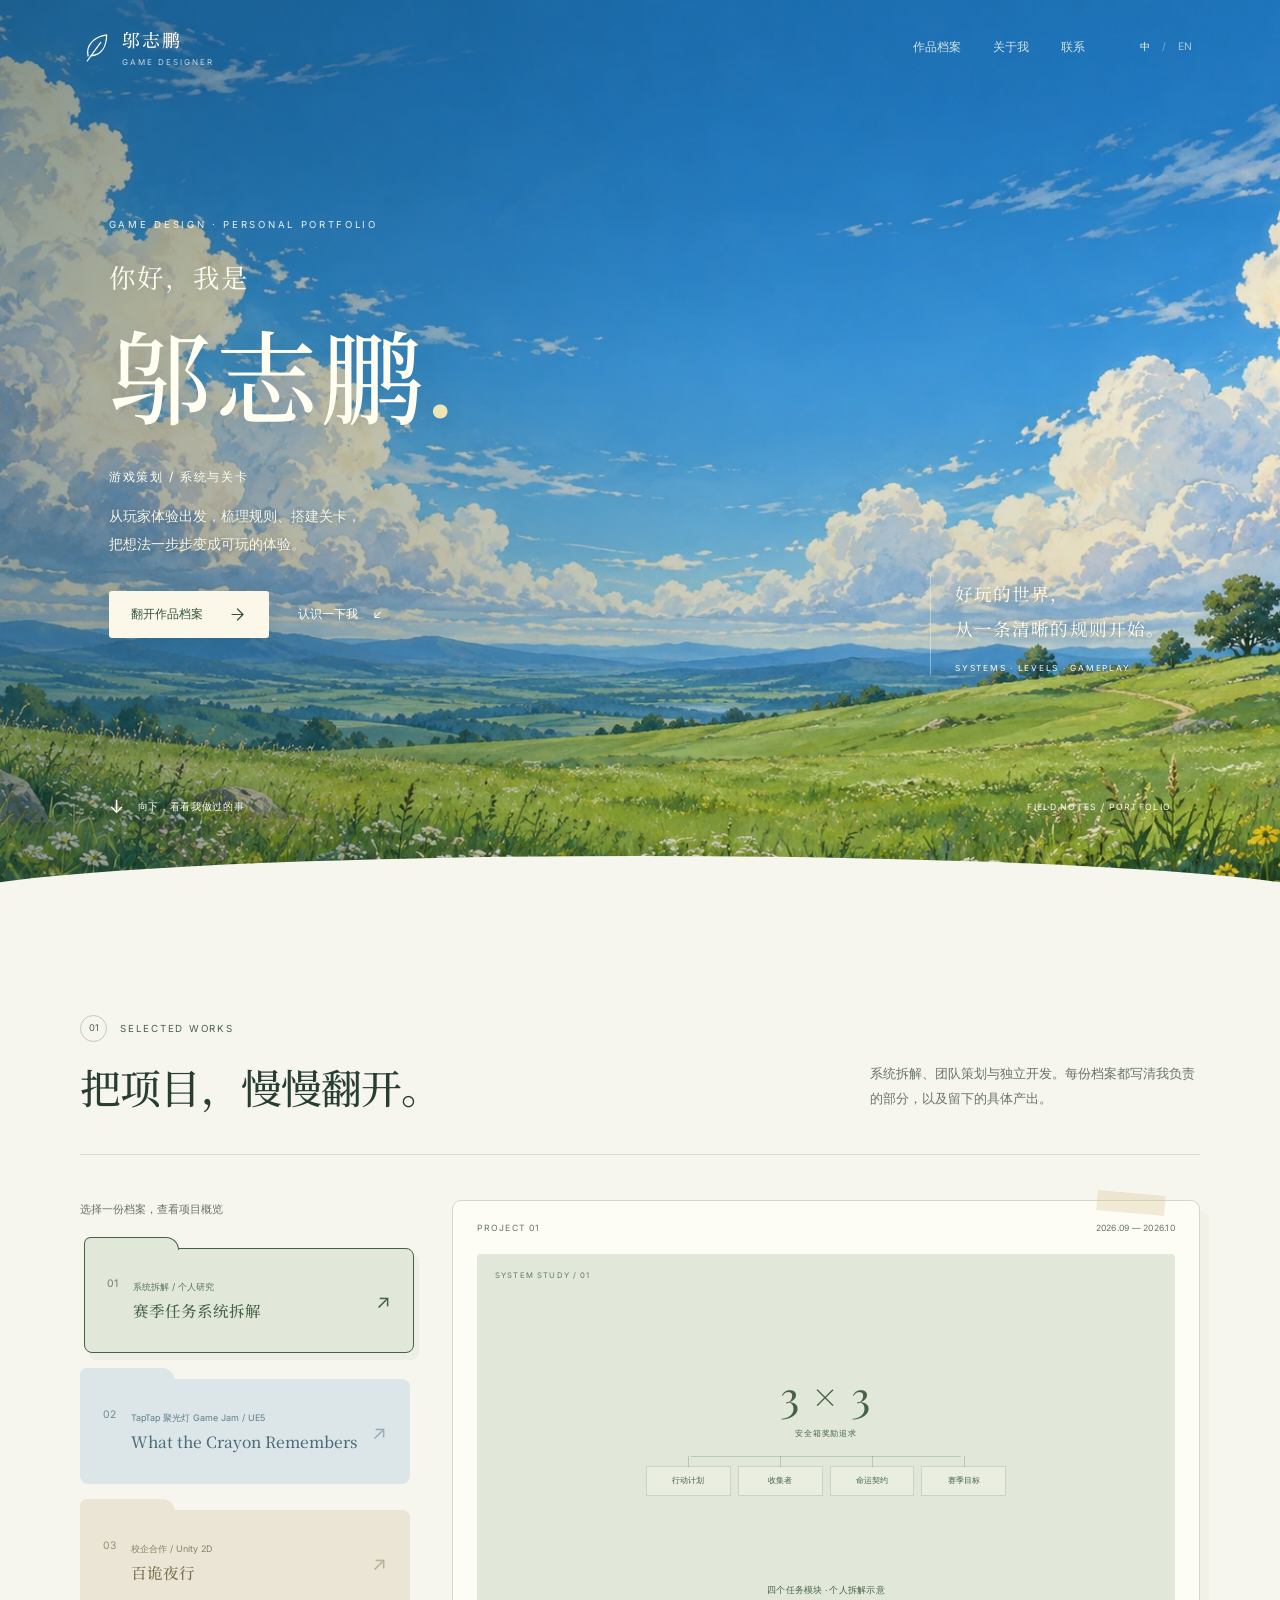
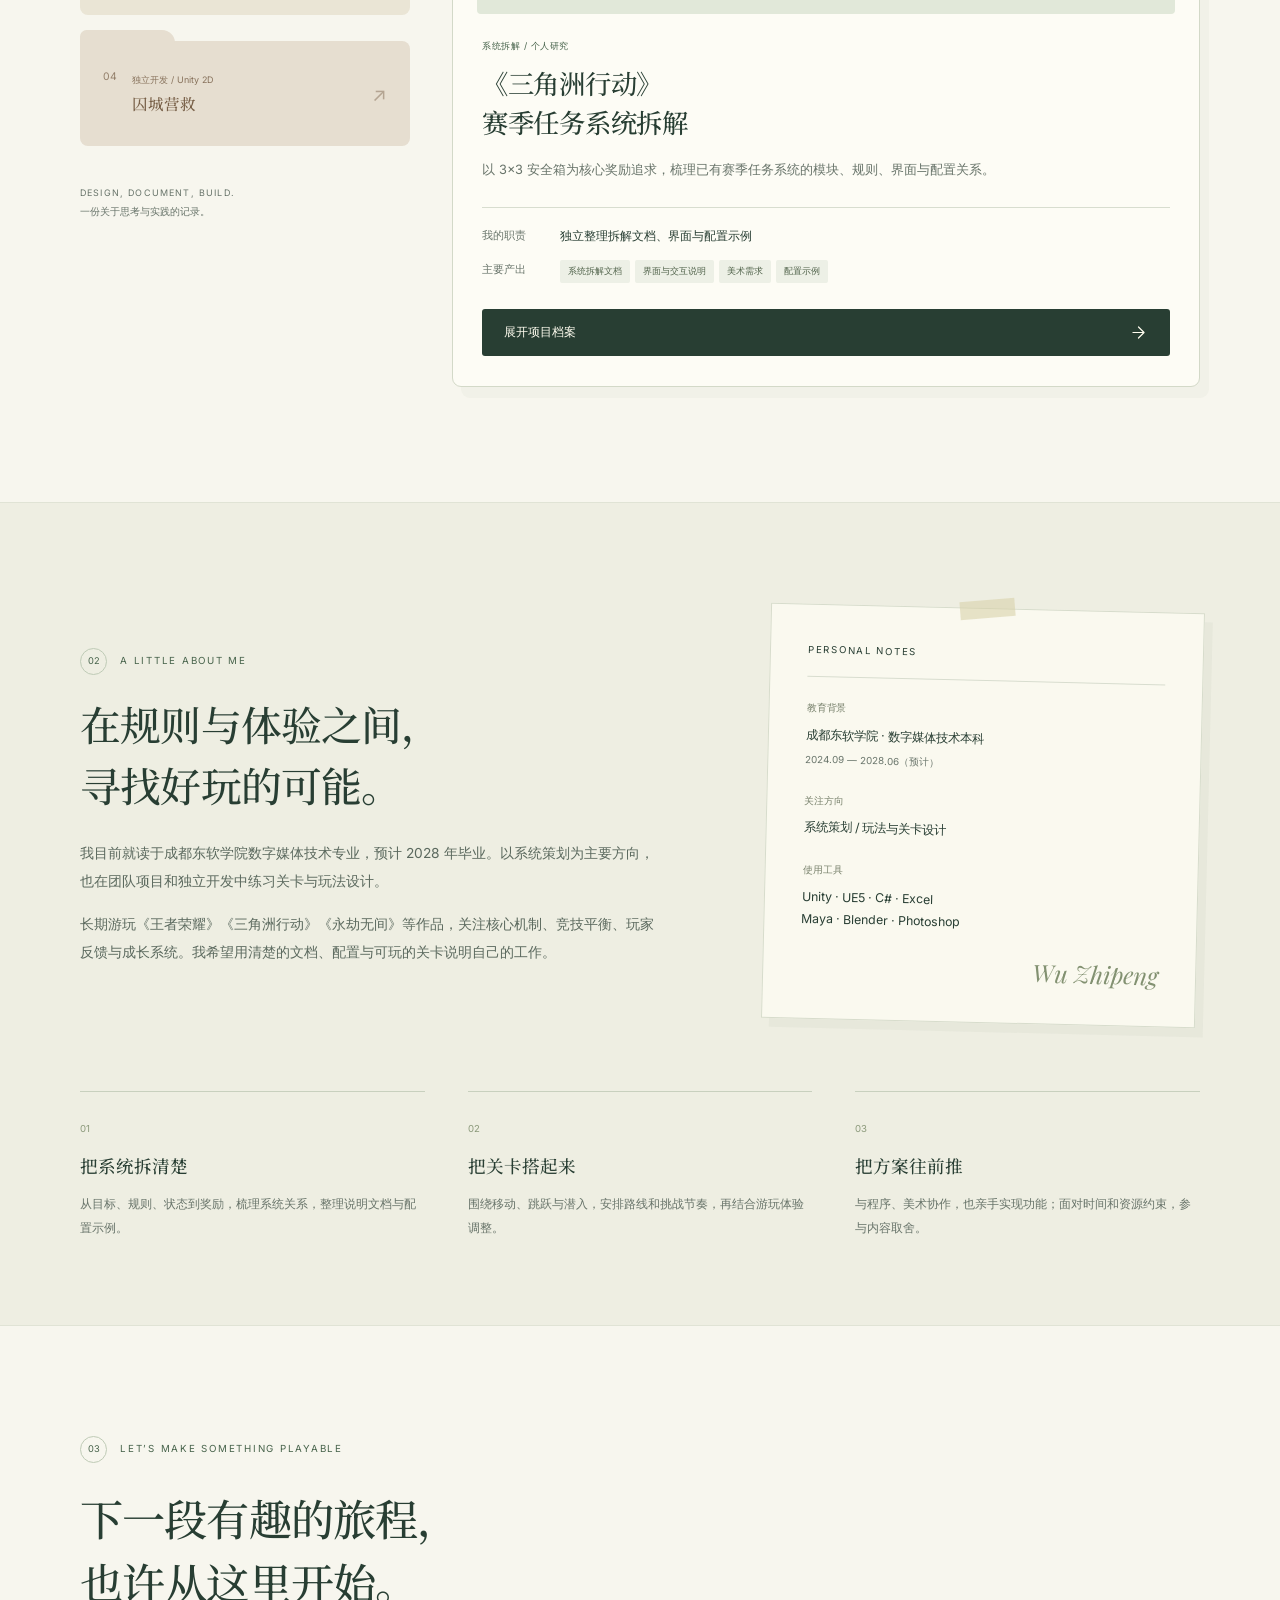
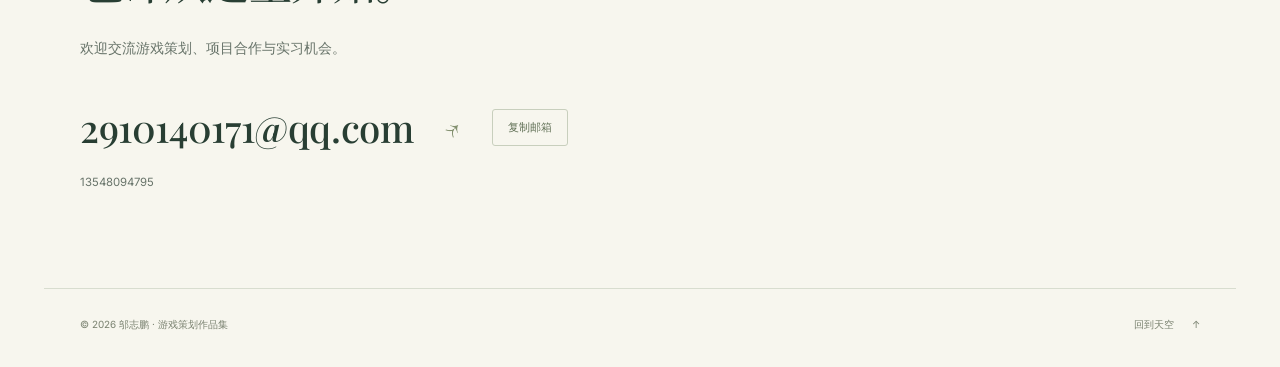
==== commit 489612aa: "Verify archive prototype and restore project reading position" ====
--- a/index.html
+++ b/index.html
@@ -1,4 +1,4 @@
 <!doctype html><html lang="zh-CN"><head><meta charset="utf-8"><meta name="viewport" content="width=device-width,initial-scale=1"><title>邬志鹏 · 游戏策划作品集</title><meta name="description" content="邬志鹏的游戏策划作品集。系统拆解、玩法与关卡设计，以及 Unity 2D 独立开发实践。"><meta name="theme-color" content="#f6f5ed"><link rel="icon" href="data:,"><link rel="preconnect" href="https://fonts.googleapis.com"><link rel="preconnect" href="https://fonts.gstatic.com" crossorigin><link href="https://fonts.googleapis.com/css2?family=Inter:wght@400;500;600&family=Noto+Serif+SC:wght@400;500;600&family=Playfair+Display:ital,wght@0,400;0,500;0,600;1,400&display=swap" rel="stylesheet"><link rel="stylesheet" href="css/style.css"><link rel="preload" as="image" href="images/meadow-sky.webp"><meta property="og:type" content="website"><meta property="og:title" content="邬志鹏 · 游戏策划作品集"><meta property="og:description" content="邬志鹏的游戏策划作品集。系统拆解、玩法与关卡设计，以及 Unity 2D 独立开发实践。"><script>try{if(!false&&location.hash==='#projects'&&sessionStorage.getItem('portfolio-archive-return'))document.documentElement.classList.add('restoring');}catch{}</script><noscript><style>.restoring{visibility:visible!important}.archive-tabs{display:none}</style></noscript><script defer src="js/content.js"></script><script defer src="js/views.js"></script><script defer src="js/main.js"></script></head><body data-page="home"><div id="app"><a class="skip-link" href="#main">跳到正文</a><header class="site-header"><div class="header-inner"><a class="brand" href="#home" aria-label="邬志鹏"><svg class="brand-leaf" viewBox="0 0 32 36" fill="none" aria-hidden="true"><path d="M6 28C3 15 14 5 28 3c0 15-7 24-19 25M5 34 21 12" stroke="currentColor" stroke-width="1.5" stroke-linecap="round" stroke-linejoin="round"/></svg><span>邬志鹏<small>GAME DESIGNER</small></span></a><nav class="main-nav" aria-label="页面导航"><a href="#projects" data-nav="projects">作品档案</a><a href="#about" data-nav="about">关于我</a><a href="#contact" data-nav="contact">联系</a></nav><div class="language-switch" role="group" aria-label="Language / 语言"><button type="button" data-language="zh" aria-pressed="true" aria-label="中文">中</button><span aria-hidden="true">/</span><button type="button" data-language="en" aria-pressed="false" aria-label="English">EN</button></div></div></header><main id="main"><section class="hero" id="home" aria-labelledby="hero-title"><div class="hero-landscape" aria-hidden="true"></div><div class="hero-shade" aria-hidden="true"></div><div class="hero-inner"><p class="hero-eyebrow">GAME DESIGN · PERSONAL PORTFOLIO</p><h1 id="hero-title"><span>你好，我是</span><strong>邬志鹏<span class="name-dot">.</span></strong></h1><p class="hero-role">游戏策划 / 系统与关卡</p><p class="hero-description">从玩家体验出发，梳理规则、搭建关卡，<br>把想法一步步变成可玩的体验。</p><div class="hero-actions"><a class="button button-paper" href="#projects">翻开作品档案<svg viewBox="0 0 24 24" fill="none" aria-hidden="true"><path d="M5 12h14M12 5l7 7-7 7" stroke="currentColor" stroke-width="1.5" stroke-linecap="round" stroke-linejoin="round"/></svg></a><a class="text-link" href="#about">认识一下我<span aria-hidden="true">↙</span></a></div></div><p class="hero-note">好玩的世界，<br>从一条清晰的规则开始。<small>SYSTEMS · LEVELS · GAMEPLAY</small></p><a class="hero-scroll" href="#projects"><span aria-hidden="true">↓</span>向下，看看我做过的事</a><span class="hero-edition" aria-hidden="true">FIELD NOTES / PORTFOLIO</span></section>
-  <section class="archives content-section" id="projects" aria-labelledby="archive-title"><div class="section-intro"><div><p class="eyebrow"><span class="section-number">01</span>SELECTED WORKS</p><h2 id="archive-title">把项目，慢慢翻开。</h2></div><p class="section-description">系统拆解、团队策划与独立开发。每份档案都写清我负责的部分，以及留下的具体产出。</p></div><div class="archive-workspace"><div class="archive-index"><p class="index-hint">选择一份档案，查看项目概览</p><div class="archive-tabs" role="tablist" aria-label="作品档案" aria-orientation="vertical"><button class="archive-tab accent-sage is-selected" type="button" id="tab-delta-force" role="tab" aria-selected="true" aria-controls="project-preview" tabindex="0" data-project-select="delta-force"><span class="tab-number">01</span><span class="tab-text"><small>系统拆解 / 个人研究</small><strong>赛季任务系统拆解</strong></span><span class="tab-arrow" aria-hidden="true">↗</span></button><button class="archive-tab accent-sky" type="button" id="tab-crayon" role="tab" aria-selected="false" aria-controls="project-preview" tabindex="-1" data-project-select="crayon"><span class="tab-number">02</span><span class="tab-text"><small>TapTap 聚光灯 Game Jam / UE5</small><strong>蜡笔记得的事</strong></span><span class="tab-arrow" aria-hidden="true">↗</span></button><button class="archive-tab accent-sand" type="button" id="tab-baigui" role="tab" aria-selected="false" aria-controls="project-preview" tabindex="-1" data-project-select="baigui"><span class="tab-number">03</span><span class="tab-text"><small>校企合作 / Unity 2D</small><strong>百诡夜行</strong></span><span class="tab-arrow" aria-hidden="true">↗</span></button><button class="archive-tab accent-earth" type="button" id="tab-prison-rescue" role="tab" aria-selected="false" aria-controls="project-preview" tabindex="-1" data-project-select="prison-rescue"><span class="tab-number">04</span><span class="tab-text"><small>独立开发 / Unity 2D</small><strong>囚城营救</strong></span><span class="tab-arrow" aria-hidden="true">↗</span></button></div><p class="index-note">DESIGN, DOCUMENT, BUILD.<br><span>一份关于思考与实践的记录。</span></p></div><div id="project-preview" class="project-showcase accent-sage" role="tabpanel" aria-labelledby="tab-delta-force" tabindex="0"><div class="showcase-topline"><span>PROJECT 01</span><span>2026.09 — 2026.10</span></div><div class="archive-art art-systems" role="img" aria-label="四个任务模块 · 个人拆解示意"><span class="art-label">SYSTEM STUDY / 01</span><div class="system-map"><div class="system-core">3 × 3<small>安全箱奖励追求</small></div><div class="system-modules"><span>行动计划</span><span>收集者</span><span>命运契约</span><span>赛季目标</span></div></div><span class="art-caption">四个任务模块 · 个人拆解示意</span></div><div class="showcase-copy"><p class="eyebrow">系统拆解 / 个人研究</p><h3>《三角洲行动》<br>赛季任务系统拆解</h3><p class="project-summary">以 3×3 安全箱为核心奖励追求，梳理已有赛季任务系统的模块、规则、界面与配置关系。</p><dl class="project-facts"><div><dt>我的职责</dt><dd>独立整理拆解文档、界面与配置示例</dd></div><div><dt>主要产出</dt><dd class="output-tags"><span>系统拆解文档</span><span>界面与交互说明</span><span>美术需求</span><span>配置示例</span></dd></div></dl><a class="button button-ink project-detail-link" href="projects/delta-force.html" data-project-open="delta-force">展开项目档案<svg viewBox="0 0 24 24" fill="none" aria-hidden="true"><path d="M5 12h14M12 5l7 7-7 7" stroke="currentColor" stroke-width="1.5" stroke-linecap="round" stroke-linejoin="round"/></svg></a></div></div></div><noscript><div class="noscript-projects"><p>也可以直接访问各项目详情：</p><a href="projects/delta-force.html">赛季任务系统拆解 <svg viewBox="0 0 24 24" fill="none" aria-hidden="true"><path d="M5 12h14M12 5l7 7-7 7" stroke="currentColor" stroke-width="1.5" stroke-linecap="round" stroke-linejoin="round"/></svg></a><a href="projects/crayon.html">蜡笔记得的事 <svg viewBox="0 0 24 24" fill="none" aria-hidden="true"><path d="M5 12h14M12 5l7 7-7 7" stroke="currentColor" stroke-width="1.5" stroke-linecap="round" stroke-linejoin="round"/></svg></a><a href="projects/baigui.html">百诡夜行 <svg viewBox="0 0 24 24" fill="none" aria-hidden="true"><path d="M5 12h14M12 5l7 7-7 7" stroke="currentColor" stroke-width="1.5" stroke-linecap="round" stroke-linejoin="round"/></svg></a><a href="projects/prison-rescue.html">囚城营救 <svg viewBox="0 0 24 24" fill="none" aria-hidden="true"><path d="M5 12h14M12 5l7 7-7 7" stroke="currentColor" stroke-width="1.5" stroke-linecap="round" stroke-linejoin="round"/></svg></a></div></noscript></section>
-  <section class="about-section" id="about" aria-labelledby="about-title"><div class="about-inner content-section"><div class="about-heading"><p class="eyebrow"><span class="section-number">02</span>A LITTLE ABOUT ME</p><h2 id="about-title">在规则与体验之间，<br>寻找好玩的可能。</h2><p>我目前就读于成都东软学院数字媒体技术专业，预计 2028 年毕业。以系统策划为主要方向，也在团队项目和独立开发中练习关卡与玩法设计。</p><p>长期游玩《王者荣耀》《三角洲行动》《永劫无间》等作品，关注核心机制、竞技平衡、玩家反馈与成长系统。相比空泛的设计想法，我更希望用清楚的文档、配置与可玩的关卡说明自己的工作。</p></div><div class="profile-note"><span class="note-pin" aria-hidden="true"></span><p class="note-heading">PERSONAL NOTES</p><dl><div><dt>教育背景</dt><dd>成都东软学院 · 数字媒体技术本科<small>2024.09 — 2028.06（预计）</small></dd></div><div><dt>关注方向</dt><dd>系统策划 / 玩法与关卡设计</dd></div><div><dt>使用工具</dt><dd>Unity · UE5 · C# · Excel<br>Maya · Blender · Photoshop</dd></div></dl><span class="note-signature">Wu Zhipeng</span></div></div><div class="skill-strip content-section"><article><span>01</span><h3>把系统拆清楚</h3><p>从目标、规则、状态到奖励，梳理系统关系，整理说明文档与配置示例。</p></article><article><span>02</span><h3>把关卡搭起来</h3><p>围绕移动、跳跃与潜入，安排路线和挑战节奏，再结合游玩体验调整。</p></article><article><span>03</span><h3>把方案往前推</h3><p>与程序、美术协作，也亲手实现功能；面对时间和资源约束，参与内容取舍。</p></article></div></section>
+  <section class="archives content-section" id="projects" aria-labelledby="archive-title"><div class="section-intro"><div><p class="eyebrow"><span class="section-number">01</span>SELECTED WORKS</p><h2 id="archive-title">把项目，慢慢翻开。</h2></div><p class="section-description">系统拆解、团队策划与独立开发。每份档案都写清我负责的部分，以及留下的具体产出。</p></div><div class="archive-workspace"><div class="archive-index"><p class="index-hint">选择一份档案，查看项目概览</p><div class="archive-tabs" role="tablist" aria-label="作品档案" aria-orientation="vertical"><button class="archive-tab accent-sage is-selected" type="button" id="tab-delta-force" role="tab" aria-selected="true" aria-controls="project-preview" tabindex="0" data-project-select="delta-force"><span class="tab-number">01</span><span class="tab-text"><small>系统拆解 / 个人研究</small><strong>赛季任务系统拆解</strong></span><span class="tab-arrow" aria-hidden="true">↗</span></button><button class="archive-tab accent-sky" type="button" id="tab-crayon" role="tab" aria-selected="false" aria-controls="project-preview" tabindex="-1" data-project-select="crayon"><span class="tab-number">02</span><span class="tab-text"><small>TapTap 聚光灯 Game Jam / UE5</small><strong>What the Crayon Remembers</strong></span><span class="tab-arrow" aria-hidden="true">↗</span></button><button class="archive-tab accent-sand" type="button" id="tab-baigui" role="tab" aria-selected="false" aria-controls="project-preview" tabindex="-1" data-project-select="baigui"><span class="tab-number">03</span><span class="tab-text"><small>校企合作 / Unity 2D</small><strong>百诡夜行</strong></span><span class="tab-arrow" aria-hidden="true">↗</span></button><button class="archive-tab accent-earth" type="button" id="tab-prison-rescue" role="tab" aria-selected="false" aria-controls="project-preview" tabindex="-1" data-project-select="prison-rescue"><span class="tab-number">04</span><span class="tab-text"><small>独立开发 / Unity 2D</small><strong>囚城营救</strong></span><span class="tab-arrow" aria-hidden="true">↗</span></button></div><p class="index-note">DESIGN, DOCUMENT, BUILD.<br><span>一份关于思考与实践的记录。</span></p></div><div id="project-preview" class="project-showcase accent-sage" role="tabpanel" aria-labelledby="tab-delta-force" tabindex="0"><div class="showcase-topline"><span>PROJECT 01</span><span>2026.09 — 2026.10</span></div><div class="archive-art art-systems" role="img" aria-label="四个任务模块 · 个人拆解示意"><span class="art-label">SYSTEM STUDY / 01</span><div class="system-map"><div class="system-core">3 × 3<small>安全箱奖励追求</small></div><div class="system-modules"><span>行动计划</span><span>收集者</span><span>命运契约</span><span>赛季目标</span></div></div><span class="art-caption">四个任务模块 · 个人拆解示意</span></div><div class="showcase-copy"><p class="eyebrow">系统拆解 / 个人研究</p><h3>《三角洲行动》<br>赛季任务系统拆解</h3><p class="project-summary">以 3×3 安全箱为核心奖励追求，梳理已有赛季任务系统的模块、规则、界面与配置关系。</p><dl class="project-facts"><div><dt>我的职责</dt><dd>独立整理拆解文档、界面与配置示例</dd></div><div><dt>主要产出</dt><dd class="output-tags"><span>系统拆解文档</span><span>界面与交互说明</span><span>美术需求</span><span>配置示例</span></dd></div></dl><a class="button button-ink project-detail-link" href="projects/delta-force.html" data-project-open="delta-force">展开项目档案<svg viewBox="0 0 24 24" fill="none" aria-hidden="true"><path d="M5 12h14M12 5l7 7-7 7" stroke="currentColor" stroke-width="1.5" stroke-linecap="round" stroke-linejoin="round"/></svg></a></div></div></div><noscript><div class="noscript-projects"><p>也可以直接访问各项目详情：</p><a href="projects/delta-force.html">赛季任务系统拆解 <svg viewBox="0 0 24 24" fill="none" aria-hidden="true"><path d="M5 12h14M12 5l7 7-7 7" stroke="currentColor" stroke-width="1.5" stroke-linecap="round" stroke-linejoin="round"/></svg></a><a href="projects/crayon.html">What the Crayon Remembers <svg viewBox="0 0 24 24" fill="none" aria-hidden="true"><path d="M5 12h14M12 5l7 7-7 7" stroke="currentColor" stroke-width="1.5" stroke-linecap="round" stroke-linejoin="round"/></svg></a><a href="projects/baigui.html">百诡夜行 <svg viewBox="0 0 24 24" fill="none" aria-hidden="true"><path d="M5 12h14M12 5l7 7-7 7" stroke="currentColor" stroke-width="1.5" stroke-linecap="round" stroke-linejoin="round"/></svg></a><a href="projects/prison-rescue.html">囚城营救 <svg viewBox="0 0 24 24" fill="none" aria-hidden="true"><path d="M5 12h14M12 5l7 7-7 7" stroke="currentColor" stroke-width="1.5" stroke-linecap="round" stroke-linejoin="round"/></svg></a></div></noscript></section>
+  <section class="about-section" id="about" aria-labelledby="about-title"><div class="about-inner content-section"><div class="about-heading"><p class="eyebrow"><span class="section-number">02</span>A LITTLE ABOUT ME</p><h2 id="about-title">在规则与体验之间，<br>寻找好玩的可能。</h2><p>我目前就读于成都东软学院数字媒体技术专业，预计 2028 年毕业。以系统策划为主要方向，也在团队项目和独立开发中练习关卡与玩法设计。</p><p>长期游玩《王者荣耀》《三角洲行动》《永劫无间》等作品，关注核心机制、竞技平衡、玩家反馈与成长系统。我希望用清楚的文档、配置与可玩的关卡说明自己的工作。</p></div><div class="profile-note"><span class="note-pin" aria-hidden="true"></span><p class="note-heading">PERSONAL NOTES</p><dl><div><dt>教育背景</dt><dd>成都东软学院 · 数字媒体技术本科<small>2024.09 — 2028.06（预计）</small></dd></div><div><dt>关注方向</dt><dd>系统策划 / 玩法与关卡设计</dd></div><div><dt>使用工具</dt><dd>Unity · UE5 · C# · Excel<br>Maya · Blender · Photoshop</dd></div></dl><span class="note-signature">Wu Zhipeng</span></div></div><div class="skill-strip content-section"><article><span>01</span><h3>把系统拆清楚</h3><p>从目标、规则、状态到奖励，梳理系统关系，整理说明文档与配置示例。</p></article><article><span>02</span><h3>把关卡搭起来</h3><p>围绕移动、跳跃与潜入，安排路线和挑战节奏，再结合游玩体验调整。</p></article><article><span>03</span><h3>把方案往前推</h3><p>与程序、美术协作，也亲手实现功能；面对时间和资源约束，参与内容取舍。</p></article></div></section>
   <section class="contact-section content-section" id="contact" aria-labelledby="contact-title"><p class="eyebrow"><span class="section-number">03</span>LET’S MAKE SOMETHING PLAYABLE</p><h2 id="contact-title">下一段有趣的旅程，<br>也许从这里开始。</h2><p>欢迎交流游戏策划、项目合作与实习机会。</p><div class="email-row"><a class="contact-email" href="mailto:2910140171@qq.com">2910140171@qq.com<span aria-hidden="true">↗</span></a><button class="copy-email" type="button" data-copy-email="2910140171@qq.com">复制邮箱</button></div><div class="contact-subrow"><a href="tel:13548094795">13548094795</a><span class="copy-status" role="status" aria-live="polite"></span></div></section></main><footer class="site-footer"><span>© 2026 邬志鹏 · 游戏策划作品集</span><a href="#home">回到天空 <span aria-hidden="true">↑</span></a></footer></div></body></html>
